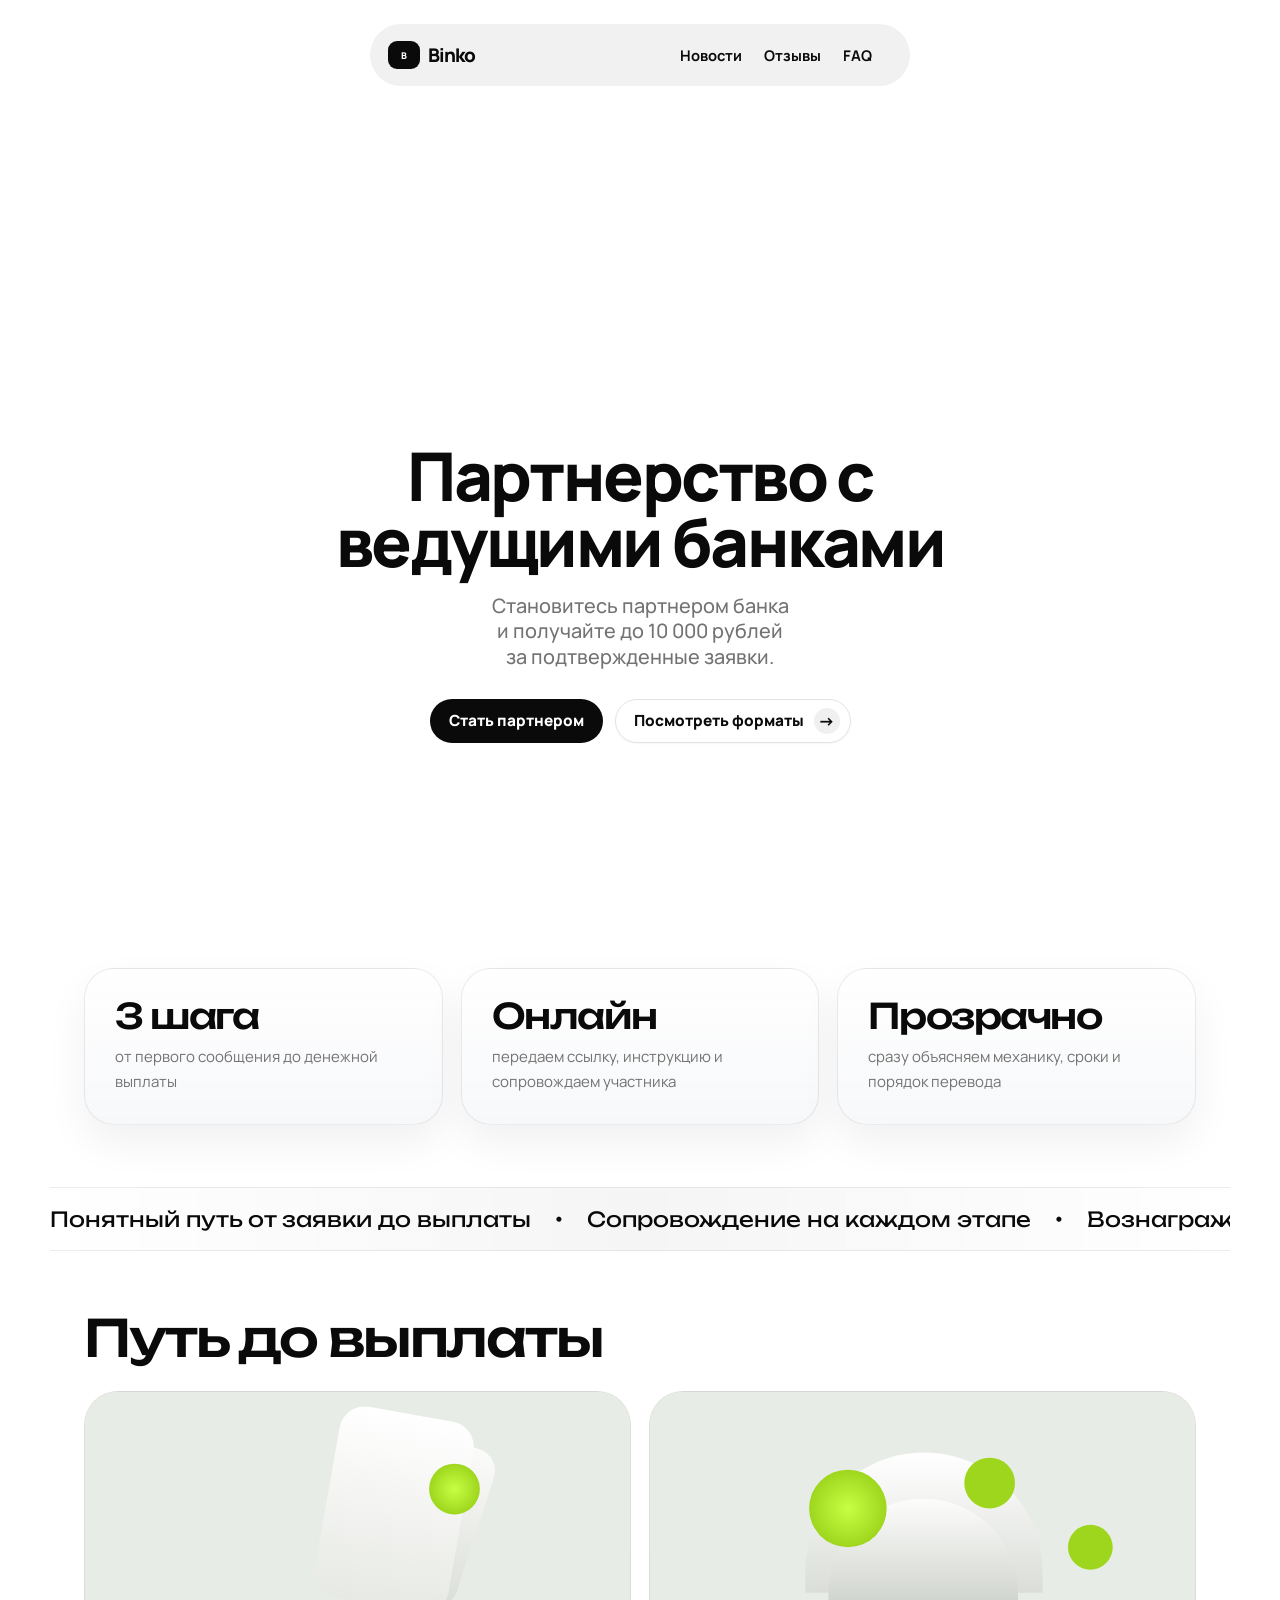
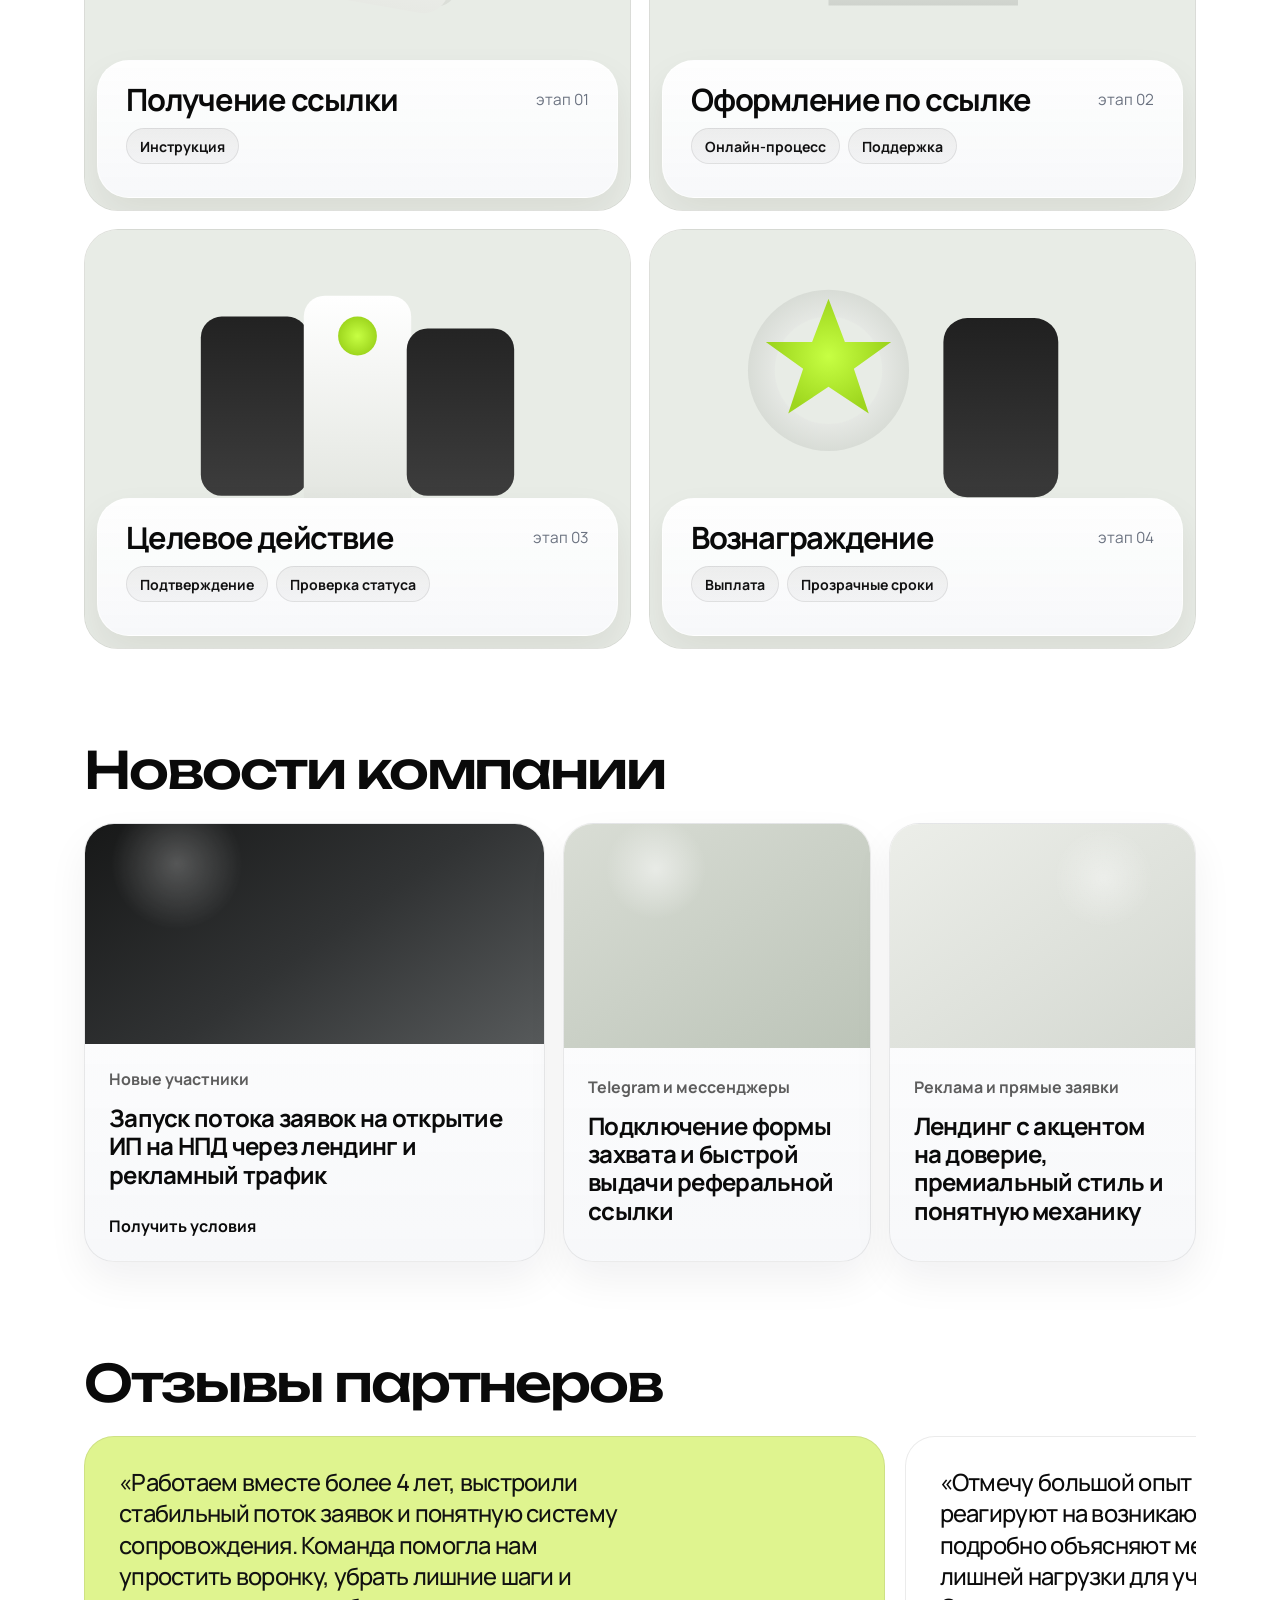
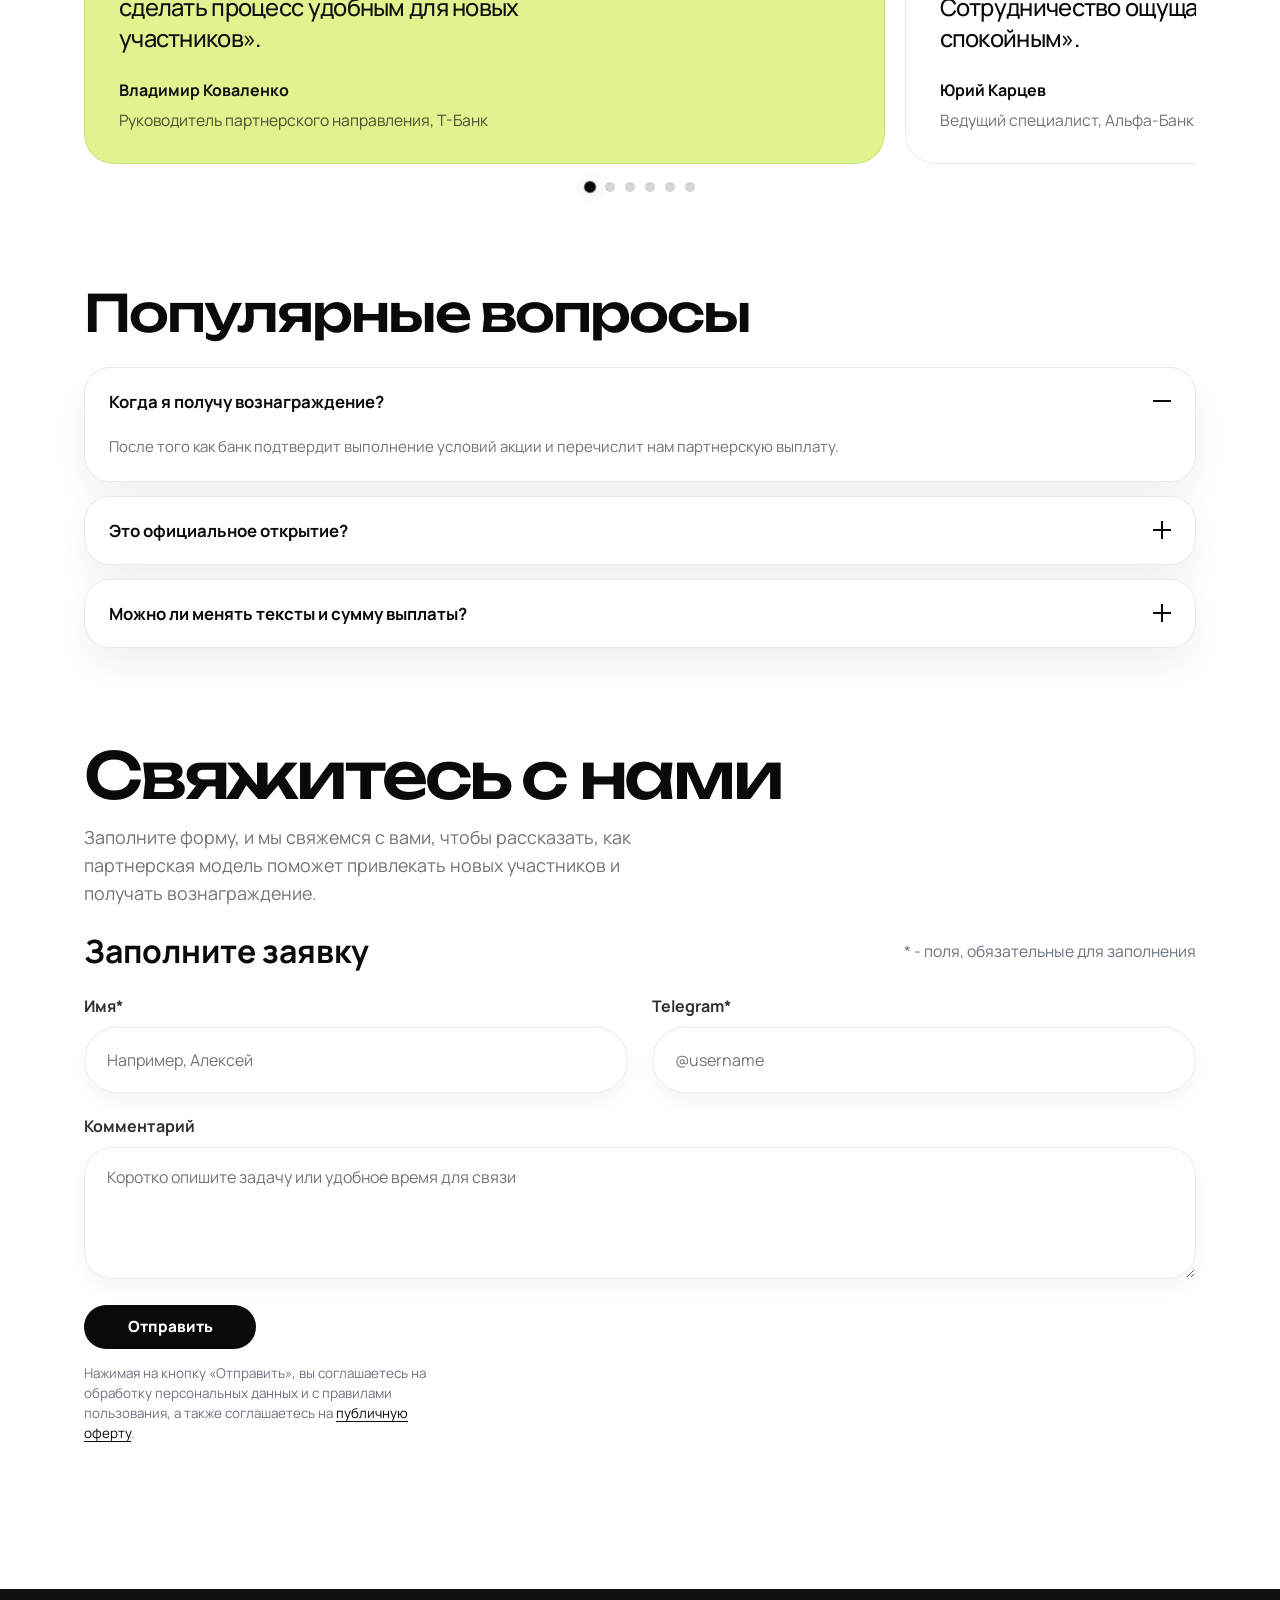
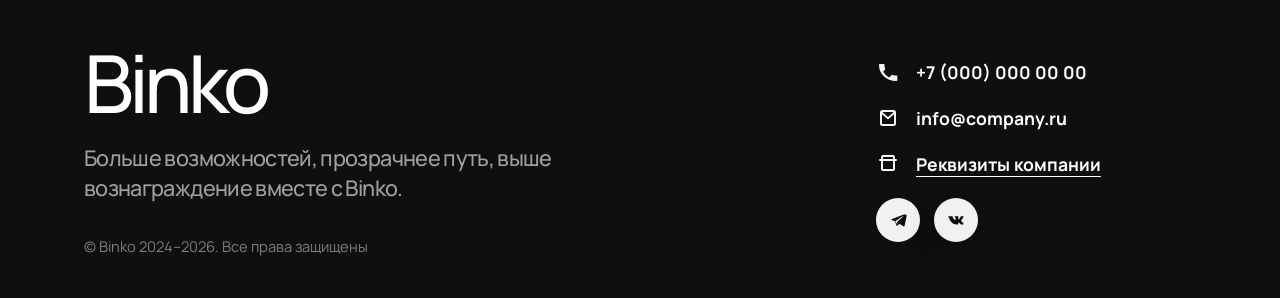
==== index.html @ c6f1c41b "Add files via upload" ====
<!DOCTYPE html>
<html lang="ru">
<head>
  <meta charset="UTF-8">
  <meta name="viewport" content="width=device-width, initial-scale=1.0">
  <title>НПД Партнер | Открытие ИП на НПД с вознаграждением</title>
  <meta
    name="description"
    content="Помогаем открыть ИП на НПД по реферальной ссылке банка и выплачиваем вознаграждение после подтверждения открытия."
  >
  <link rel="preconnect" href="https://fonts.googleapis.com">
  <link rel="preconnect" href="https://fonts.gstatic.com" crossorigin>
  <link href="https://fonts.googleapis.com/css2?family=Manrope:wght@400;500;700;800&family=Unbounded:wght@500;700&display=swap" rel="stylesheet">
  <link rel="stylesheet" href="styles.css">
</head>
<body>
  <div class="site-shell">
    <header class="topbar">
      <a class="brand" href="#hero" aria-label="Главная">
        <span class="brand-mark">B</span>
        <span class="brand-text">
          <strong>Binko</strong>
          <small>Открытие ИП на НПД</small>
        </span>
      </a>

      <button class="menu-toggle" type="button" aria-expanded="false" aria-label="Открыть меню">
        <span></span>
        <span></span>
      </button>

      <nav class="menu">
        <a href="#news">Новости</a>
        <a href="#reviews">Отзывы</a>
        <a href="#faq">FAQ</a>
        <a href="#contact" class="menu-mobile-cta">Стать партнером</a>
      </nav>

      <a href="#contact" class="menu-cta topbar-cta">Стать партнером</a>
    </header>

    <div class="menu-backdrop" aria-hidden="true"></div>

    <main>
      <section class="hero" id="hero">
        <div class="hero-copy">
          <div class="hero-mobbin-icon" aria-hidden="true">
            <img src="hero-rotator-1.svg" alt="" class="hero-rotator-image is-active">
            <img src="hero-rotator-2.svg" alt="" class="hero-rotator-image">
            <img src="hero-rotator-3.svg" alt="" class="hero-rotator-image">
            <img src="hero-rotator-4.svg" alt="" class="hero-rotator-image">
          </div>

          <h1>
            <span>Партнерство с</span>
            <span>ведущими банками</span>
          </h1>
          <p class="hero-text">
            Становитесь партнером банка и получайте до 10 000 рублей за подтвержденные заявки.
          </p>

          <div class="hero-actions">
            <a href="#contact" class="button button-primary">Стать партнером</a>
            <a href="#services" class="button button-secondary">
              Посмотреть форматы
              <span class="button-arrow" aria-hidden="true">→</span>
            </a>
          </div>
        </div>
      </section>

      <section class="stats">
        <article class="stat-card">
          <h2>3 шага</h2>
          <p>от первого сообщения до денежной выплаты</p>
        </article>
        <article class="stat-card">
          <h2>Онлайн</h2>
          <p>передаем ссылку, инструкцию и сопровождаем участника</p>
        </article>
        <article class="stat-card">
          <h2>Прозрачно</h2>
          <p>сразу объясняем механику, сроки и порядок перевода</p>
        </article>
      </section>

      <section class="promo-line" aria-label="Ключевые преимущества">
        <div class="promo-track">
          <span>Понятный путь от заявки до выплаты</span>
          <span>Сопровождение на каждом этапе</span>
          <span>Вознаграждение за подтвержденные действия</span>
          <span>Понятный путь от заявки до выплаты</span>
          <span>Сопровождение на каждом этапе</span>
          <span>Вознаграждение за подтвержденные действия</span>
          <span>Понятный путь от заявки до выплаты</span>
          <span>Сопровождение на каждом этапе</span>
        </div>
      </section>

      <section class="services" id="services">
        <div class="section-heading">
          <h2>Путь до выплаты</h2>
        </div>

        <div class="services-grid">
          <article class="service-card">
            <img class="service-media" src="service-card-1.svg" alt="Получение ссылки">
            <div class="service-panel">
              <div class="service-panel-top">
                <h3>Получение ссылки</h3>
                <p class="service-price">этап 01</p>
              </div>
              <div class="service-tags">
                <span>Инструкция</span>
              </div>
              <div class="service-details">
                <p>После обращения передаем актуальную ссылку банка и короткую инструкцию: куда нажать, что подготовить и как пройти старт без лишних действий.</p>
              </div>
            </div>
          </article>

          <article class="service-card">
            <img class="service-media" src="service-card-2.svg" alt="Оформление по ссылке">
            <div class="service-panel">
              <div class="service-panel-top">
                <h3>Оформление по ссылке</h3>
                <p class="service-price">этап 02</p>
              </div>
              <div class="service-tags">
                <span>Онлайн-процесс</span>
                <span>Поддержка</span>
              </div>
              <div class="service-details">
                <p>Участник проходит оформление по банковской ссылке. Мы сопровождаем процесс, помогаем с вопросами и следим, чтобы заявка двигалась по нужному сценарию.</p>
              </div>
            </div>
          </article>

          <article class="service-card">
            <img class="service-media" src="service-card-3.svg" alt="Целевое действие">
            <div class="service-panel">
              <div class="service-panel-top">
                <h3>Целевое действие</h3>
                <p class="service-price">этап 03</p>
              </div>
              <div class="service-tags">
                <span>Подтверждение</span>
                <span>Проверка статуса</span>
              </div>
              <div class="service-details">
                <p>После оформления участник выполняет действие, которое требуется банку для начисления выплаты. Мы заранее объясняем условие и контролируем статус.</p>
              </div>
            </div>
          </article>

          <article class="service-card">
            <img class="service-media" src="service-card-4.svg" alt="Получение вознаграждения">
            <div class="service-panel">
              <div class="service-panel-top">
                <h3>Вознаграждение</h3>
                <p class="service-price">этап 04</p>
              </div>
              <div class="service-tags">
                <span>Выплата</span>
                <span>Прозрачные сроки</span>
              </div>
              <div class="service-details">
                <p>Когда банк подтверждает выполнение условия и перечисляет партнерское вознаграждение, мы проводим выплату по заранее согласованной схеме.</p>
              </div>
            </div>
          </article>
        </div>
      </section>

      <section class="cases" id="news">
        <div class="section-heading">
          <h2>Новости компании</h2>
        </div>

        <div class="cases-grid">
          <article class="case-card case-card-featured">
            <div class="case-media case-media-dark"></div>
            <div class="case-body">
              <p>Новые участники</p>
              <h3>Запуск потока заявок на открытие ИП на НПД через лендинг и рекламный трафик</h3>
              <a href="#contact">Получить условия</a>
            </div>
          </article>

          <article class="case-card">
            <div class="case-media"></div>
            <div class="case-body">
              <p>Telegram и мессенджеры</p>
              <h3>Подключение формы захвата и быстрой выдачи реферальной ссылки</h3>
            </div>
          </article>

          <article class="case-card">
            <div class="case-media case-media-warm"></div>
            <div class="case-body">
              <p>Реклама и прямые заявки</p>
              <h3>Лендинг с акцентом на доверие, премиальный стиль и понятную механику</h3>
            </div>
          </article>
        </div>
      </section>

      <section class="reviews" id="reviews">
        <div class="section-heading">
          <h2>Отзывы партнеров</h2>
        </div>

        <div class="reviews-grid">
          <article class="review-card review-card-accent">
            <div class="review-content">
              <h3>«Работаем вместе более 4 лет, выстроили стабильный поток заявок и понятную систему сопровождения. Команда помогла нам упростить воронку, убрать лишние шаги и сделать процесс удобным для новых участников».</h3>
              <div class="review-meta">
                <strong>Владимир Коваленко</strong>
                <p>Руководитель партнерского направления, Т-Банк</p>
              </div>
            </div>
          </article>
          <article class="review-card">
            <div class="review-content">
              <h3>«Отмечу большой опыт команды: быстро реагируют на возникающие вопросы, подробно объясняют механику и не создают лишней нагрузки для участника. Сотрудничество ощущается надежным и спокойным».</h3>
              <div class="review-meta">
                <strong>Юрий Карцев</strong>
                <p>Ведущий специалист, Альфа-Банк</p>
              </div>
            </div>
          </article>
          <article class="review-card">
            <div class="review-content">
              <h3>«Понравилось, что условия партнерской модели были озвучены заранее. Подключение прошло быстро, а коммуникация по статусам и выплатам оказалась прозрачной и предсказуемой».</h3>
              <div class="review-meta">
                <strong>Марина Соколова</strong>
                <p>Партнер по привлечению клиентов</p>
              </div>
            </div>
          </article>
          <article class="review-card">
            <div class="review-content">
              <h3>«Сильная сторона этого формата — понятный путь пользователя. Мы получили аккуратный лендинг, короткую форму и живую поддержку, за счет чего конверсия в заявку стала выше».</h3>
              <div class="review-meta">
                <strong>Борис Лапин</strong>
                <p>Руководитель digital-проектов</p>
              </div>
            </div>
          </article>
          <article class="review-card">
            <div class="review-content">
              <h3>«Сценарий работы выстроен очень четко: от первой заявки до подтверждения результата. Это дает уверенность и партнеру, и самому участнику акции».</h3>
              <div class="review-meta">
                <strong>Сергей Морозов</strong>
                <p>Партнер по трафику</p>
              </div>
            </div>
          </article>
          <article class="review-card">
            <div class="review-content">
              <h3>«Важно, что команда не обещает лишнего и заранее объясняет, как формируется выплата. Это делает модель понятной и удобной для масштабирования».</h3>
              <div class="review-meta">
                <strong>Никита Орлов</strong>
                <p>Специалист по партнерским программам</p>
              </div>
            </div>
          </article>
        </div>

        <div class="reviews-dots" aria-label="Навигация по отзывам">
          <button type="button" class="reviews-dot is-active" aria-label="Перейти к отзыву 1"></button>
          <button type="button" class="reviews-dot" aria-label="Перейти к отзыву 2"></button>
          <button type="button" class="reviews-dot" aria-label="Перейти к отзыву 3"></button>
          <button type="button" class="reviews-dot" aria-label="Перейти к отзыву 4"></button>
          <button type="button" class="reviews-dot" aria-label="Перейти к отзыву 5"></button>
          <button type="button" class="reviews-dot" aria-label="Перейти к отзыву 6"></button>
        </div>
      </section>

      <section class="faq" id="faq">
        <div class="section-heading">
          <h2>Популярные вопросы</h2>
        </div>

        <div class="faq-list">
          <article class="faq-item active">
            <button type="button">
              <span>Когда я получу вознаграждение?</span>
              <span class="faq-icon"></span>
            </button>
            <div class="faq-answer">
              <p>После того как банк подтвердит выполнение условий акции и перечислит нам партнерскую выплату.</p>
            </div>
          </article>
          <article class="faq-item">
            <button type="button">
              <span>Это официальное открытие?</span>
              <span class="faq-icon"></span>
            </button>
            <div class="faq-answer">
              <p>Да, оформление происходит через банковский продукт и официальную процедуру регистрации ИП на НПД.</p>
            </div>
          </article>
          <article class="faq-item">
            <button type="button">
              <span>Можно ли менять тексты и сумму выплаты?</span>
              <span class="faq-icon"></span>
            </button>
            <div class="faq-answer">
              <p>Да. Заголовки, условия, формулировки, размер бонуса, форма заявки и юридические блоки можно адаптировать под ваш оффер.</p>
            </div>
          </article>
        </div>
      </section>

      <section class="contact" id="contact">
        <form class="contact-form">
          <div class="contact-heading">
            <h2>Свяжитесь с нами<span class="contact-dot">.</span></h2>
            <p>
              Заполните форму, и мы свяжемся с вами, чтобы рассказать, как партнерская модель
              поможет привлекать новых участников и получать вознаграждение.
            </p>
          </div>

          <div class="contact-form-top">
            <h3>Заполните заявку</h3>
            <p>* - поля, обязательные для заполнения</p>
          </div>

          <div class="contact-fields">
            <label>
              <span>Имя*</span>
              <input type="text" placeholder="Например, Алексей">
            </label>
            <label>
              <span>Telegram*</span>
              <input type="text" placeholder="@username">
            </label>
            <label class="contact-field-wide">
              <span>Комментарий</span>
              <textarea rows="4" placeholder="Коротко опишите задачу или удобное время для связи"></textarea>
            </label>
          </div>

          <div class="contact-actions">
            <button type="submit" class="button button-primary">Отправить</button>
            <p class="form-note">Нажимая на кнопку «Отправить», вы соглашаетесь на обработку персональных данных и c правилами пользования, а также соглашаетесь на <a href="public-offer.html">публичную оферту</a>.</p>
          </div>
        </form>
      </section>

    </main>
  </div>

  <footer class="site-footer">
    <div class="site-footer-inner">
      <div class="footer-title">
        <h2>Binko</h2>
        <p class="footer-slogan">Больше возможностей, прозрачнее путь, выше вознаграждение вместе с Binko.</p>
        <p class="footer-copy">© Binko 2024–2026. Все права защищены</p>
      </div>

      <div class="footer-contacts">
        <a href="tel:+70000000000" class="footer-contact-item">
          <span class="footer-contact-icon" aria-hidden="true">
            <svg viewBox="0 0 24 24" role="img" focusable="false" aria-hidden="true">
              <path d="M6.6 10.8a15.5 15.5 0 0 0 6.6 6.6l2.2-2.2c.3-.3.7-.4 1.1-.3 1.2.4 2.5.6 3.8.6.6 0 1 .4 1 1V20c0 .6-.4 1-1 1C10.1 21 3 13.9 3 5c0-.6.4-1 1-1h3.5c.6 0 1 .4 1 1 0 1.3.2 2.6.6 3.8.1.4 0 .8-.3 1.1l-2.2 2.2Z" fill="currentColor"/>
            </svg>
          </span>
          <span>+7 (000) 000 00 00</span>
        </a>
        <a href="mailto:info@company.ru" class="footer-contact-item">
          <span class="footer-contact-icon" aria-hidden="true">
            <svg viewBox="0 0 24 24" role="img" focusable="false" aria-hidden="true">
              <path d="M4 6.5A2.5 2.5 0 0 1 6.5 4h11A2.5 2.5 0 0 1 20 6.5v11a2.5 2.5 0 0 1-2.5 2.5h-11A2.5 2.5 0 0 1 4 17.5v-11Zm2.3-.5 5.7 5 5.7-5H6.3Zm11.7 2.3-5.3 4.7a1 1 0 0 1-1.4 0L6 8.3v9.2c0 .3.2.5.5.5h11c.3 0 .5-.2.5-.5V8.3Z" fill="currentColor"/>
            </svg>
          </span>
          <span>info@company.ru</span>
        </a>
        <a href="details.html" class="footer-contact-item footer-link">
          <span class="footer-contact-icon" aria-hidden="true">
            <svg viewBox="0 0 24 24" role="img" focusable="false" aria-hidden="true">
              <path d="M7 3a2 2 0 0 0-2 2v2H4a1 1 0 1 0 0 2h1v8a2 2 0 0 0 2 2h10a2 2 0 0 0 2-2V9h1a1 1 0 1 0 0-2h-1V5a2 2 0 0 0-2-2H7Zm10 4H7V5h10v2Zm0 2v8H7V9h10Z" fill="currentColor"/>
            </svg>
          </span>
          <span>Реквизиты компании</span>
        </a>

        <div class="footer-socials" aria-label="Социальные сети">
          <a href="#" aria-label="Telegram">
            <svg viewBox="0 0 24 24" role="img" focusable="false" aria-hidden="true">
              <path d="M19.7 5.2 4.9 10.9c-1 .4-1 1.1-.2 1.3l3.8 1.2 1.5 4.7c.2.6.1.8.8.8.5 0 .7-.2 1-.5l2.1-2 4.4 3.2c.8.4 1.4.2 1.6-.8l2.5-11.8c.3-1.2-.4-1.7-1.2-1.3ZM9.1 13.1l8.7-5.5c.4-.3.8-.1.5.2l-7.1 6.4-.3 3.1-1.8-4.2Z" fill="currentColor"/>
            </svg>
          </a>
          <a href="#" aria-label="VKontakte">
            <svg viewBox="0 0 24 24" role="img" focusable="false" aria-hidden="true">
              <path d="M12.6 17.4h1.2s.4 0 .6-.2c.2-.2.2-.5.2-.5s0-1.5.7-1.7c.6-.2 1.4 1.4 2.2 2 .6.5 1 .4 1 .4l2-.1s1-.1.5-.9c0-.1-.4-.8-1.9-2.2-1.6-1.5-1.4-1.3.5-3.8 1.2-1.5 1.7-2.4 1.6-2.8-.1-.3-.7-.2-.7-.2h-2.2s-.2 0-.4.1c-.1.1-.2.3-.2.3s-.4 1-.9 1.9c-1.1 1.9-1.5 2-1.7 1.9-.4-.2-.3-.9-.3-1.5 0-1.7.3-2.4-.5-2.6-.3-.1-.6-.1-1.4-.1-1 0-1.8 0-2.3.3-.3.2-.6.5-.4.5.2 0 .7.1.9.4.3.4.3 1.2.3 1.2s.2 2-.4 2.3c-.4.2-1-.3-2.1-2-.6-.9-1-2-1-2s0-.2-.2-.3c-.1-.1-.4-.2-.4-.2H3.7s-.5 0-.7.2c-.1.2 0 .5 0 .5s1.9 4.5 4 6.8c2 2.1 4.3 2 4.3 2Z" fill="currentColor"/>
            </svg>
          </a>
        </div>
      </div>
    </div>
  </footer>

  <script src="script.js"></script>
</body>
</html>
---- styles.css ----
:root {
  --bg: #ffffff;
  --text: #0a0a0a;
  --muted: #737373;
  --line: rgba(10, 10, 10, 0.1);
  --accent: #0a0a0a;
  --accent-deep: #0a0a0a;
  --surface: rgba(255, 255, 255, 0.86);
  --surface-strong: #ffffff;
  --shadow: 0 24px 60px rgba(15, 23, 42, 0.08);
  --section-bg: linear-gradient(180deg, rgba(255, 255, 255, 0.94), rgba(247, 248, 250, 0.86));
  --section-border: 1px solid rgba(255, 255, 255, 0.62);
  --section-radius: 36px;
  --section-padding: 34px;
  --radius-lg: 28px;
  --radius-md: 20px;
  --container: 1180px;
  --header-offset: 112px;
  --card-bg: linear-gradient(180deg, rgba(255, 255, 255, 0.94), rgba(247, 248, 250, 0.98));
  --card-border: 1px solid rgba(10, 10, 10, 0.08);
  --card-radius: 30px;
  --card-shadow: 0 18px 40px rgba(15, 23, 42, 0.06);
  --lime: #0a0a0a;
  --lime-soft: rgba(10, 10, 10, 0.08);
  --lime-glow: rgba(10, 10, 10, 0.18);
}

* {
  box-sizing: border-box;
}

img {
  max-width: 100%;
}

html {
  scroll-behavior: smooth;
}

body {
  margin: 0;
  font-family: "Manrope", sans-serif;
  color: var(--text);
  background: #ffffff;
}

body::before {
  content: "";
  position: fixed;
  inset: 0;
  pointer-events: none;
  background: none;
}

.dark-document-page {
  --text: #ffffff;
  --muted: rgba(255, 255, 255, 0.58);
  --line: rgba(255, 255, 255, 0.12);
  --card-bg: transparent;
  --card-border: 1px solid rgba(255, 255, 255, 0.12);
  --card-shadow: none;
  --section-bg: transparent;
  --section-border: 0;
  --shadow: none;
  background: #050505;
  color: #ffffff;
}

.dark-document-page .site-shell {
  padding-top: 0;
}

.dark-document-page .topbar {
  position: fixed;
  top: 14px;
  left: 50%;
  z-index: 100;
  transform: translateX(-50%);
  background: #202020;
  color: #ffffff;
  box-shadow: 0 12px 34px rgba(0, 0, 0, 0.32);
  backdrop-filter: blur(18px);
}

.dark-document-page .topbar.scrolled {
  background: #202020;
}

.dark-document-page .brand-mark,
.dark-document-page .menu-cta,
.dark-document-page .menu .menu-mobile-cta {
  background: #ffffff;
  color: #050505 !important;
}

.dark-document-page .menu a,
.dark-document-page .brand,
.dark-document-page .brand-text strong {
  color: #ffffff;
}

.dark-document-page .menu-toggle {
  background: #ffffff;
}

.dark-document-page .menu-toggle span {
  background: #050505;
}

.dark-document-page main {
  margin-top: 0;
  padding-top: 132px;
}

.dark-document-page .details-section,
.dark-document-page .legal-page,
.dark-document-page .legal-hero,
.dark-document-page .legal-accordion {
  border: 0;
  border-radius: 0;
  background: transparent;
  box-shadow: none;
}

.dark-document-page .details-section,
.dark-document-page .legal-hero {
  padding: 0;
}

.dark-document-page .legal-page {
  gap: 76px;
}

.dark-document-page .details-heading,
.dark-document-page .legal-hero-copy {
  max-width: none;
  margin-right: auto;
  margin-left: auto;
  text-align: center;
}

.dark-document-page .details-heading-wide h1,
.dark-document-page .legal-hero-copy h1 {
  max-width: none;
  color: #ffffff;
  font-family: "Manrope", sans-serif;
  font-size: clamp(3.55rem, 6.2vw, 5.85rem);
  font-weight: 800;
  line-height: 0.88;
  letter-spacing: -0.075em;
  white-space: nowrap;
}

.dark-document-page .legal-lead,
.dark-document-page .legal-intro p {
  max-width: 760px;
  margin-right: auto;
  margin-left: auto;
  color: rgba(255, 255, 255, 0.58);
  font-size: clamp(1rem, 1.7vw, 1.18rem);
  line-height: 1.65;
}

.dark-document-page .legal-intro {
  display: grid;
  gap: 18px;
  max-width: 760px;
  margin-top: 18px;
  margin-right: auto;
  margin-left: auto;
  text-align: center;
}

.dark-document-page .legal-intro p {
  width: 100%;
  justify-self: center;
  text-align: center;
}

.dark-document-page .details-text-block,
.dark-document-page .details-text-block-reference {
  margin-top: 74px;
  margin-right: auto;
  margin-left: auto;
  padding: 0;
  border: 0;
  border-radius: 0;
  background: transparent;
  box-shadow: none;
}

.dark-document-page .details-text-block-reference::before {
  content: none;
}

.dark-document-page .details-columns {
  display: grid;
  grid-template-columns: repeat(2, minmax(0, 1fr));
  gap: 56px 96px;
  max-width: 980px;
  margin-right: auto;
  margin-left: auto;
  text-align: left;
}

.dark-document-page .details-column {
  display: grid;
  gap: 42px;
}

.dark-document-page .details-row {
  display: grid;
  gap: 12px;
}

.dark-document-page .details-row h3 {
  color: #ffffff;
  font-size: clamp(1.15rem, 1.7vw, 1.45rem);
  font-weight: 800;
  letter-spacing: -0.035em;
}

.dark-document-page .details-row p {
  max-width: 44ch;
  color: rgba(255, 255, 255, 0.62);
  font-size: clamp(1rem, 1.45vw, 1.18rem);
  line-height: 1.55;
}

.dark-document-page .legal-accordion {
  max-width: 980px;
  margin-right: auto;
  margin-left: auto;
  padding: 0;
  text-align: left;
}

.dark-document-page .legal-item {
  border-bottom: 1px solid rgba(255, 255, 255, 0.14);
}

.dark-document-page .legal-item button {
  padding: 30px 0;
  color: #ffffff;
}

.dark-document-page .legal-item button span:first-child {
  color: #ffffff;
  font-size: clamp(1.05rem, 1.6vw, 1.28rem);
}

.dark-document-page .faq-icon::before,
.dark-document-page .faq-icon::after {
  background: #ffffff;
}

.dark-document-page .legal-item .faq-answer p {
  padding: 0 0 0;
  color: rgba(255, 255, 255, 0.62);
  font-size: 1rem;
  line-height: 1.75;
}

.dark-document-page .legal-item.active .faq-answer p {
  padding-bottom: 30px;
}

.dark-document-page .site-footer {
  margin-top: 110px;
  border-top: 1px solid rgba(255, 255, 255, 0.12);
  background: #050505;
}

.site-shell {
  width: min(calc(100% - 32px), var(--container));
  margin: 0 auto;
  padding: 24px 0 72px;
}

body.menu-active {
  overflow: hidden;
}

.topbar {
  position: sticky;
  top: 24px;
  z-index: 50;
  display: flex;
  align-items: center;
  justify-content: space-between;
  gap: 28px;
  width: min(100%, 540px);
  max-width: min(100%, 760px);
  min-height: 60px;
  margin: 0 auto;
  padding: 8px 10px 8px 18px;
  border: 0;
  border-radius: 999px;
  background: #f1f1f1;
  backdrop-filter: none;
  box-shadow: none;
  font-family: "Manrope", sans-serif;
  transition: width 0.38s cubic-bezier(0.22, 1, 0.36, 1), background 0.2s ease, border-color 0.2s ease, box-shadow 0.2s ease;
}

.topbar.cta-visible {
  width: min(100%, 690px);
  justify-content: space-between;
  gap: 18px;
}

.topbar.cta-visible .menu {
  flex: 1 1 auto;
  justify-content: flex-end;
  gap: 20px;
}

.menu-backdrop {
  position: fixed;
  inset: 0;
  z-index: 39;
  background:
    linear-gradient(180deg, rgba(8, 8, 8, 0.18), rgba(8, 8, 8, 0.56)),
    radial-gradient(circle at top center, rgba(10, 10, 10, 0.04), transparent 26%);
  opacity: 0;
  pointer-events: none;
  transition: opacity 0.28s ease;
}

.topbar.menu-open + .menu-backdrop {
  opacity: 1;
  pointer-events: auto;
}

.dark-document-page .topbar.menu-open + .menu-backdrop {
  opacity: 1;
  pointer-events: auto;
}

.topbar.scrolled {
  background: #ededed;
  box-shadow: none;
}

.topbar.scrolled::after {
  content: none;
}

.brand {
  display: inline-flex;
  align-items: center;
  gap: 8px;
  flex: 0 0 auto;
  min-width: 0;
  color: inherit;
  text-decoration: none;
}

.brand-mark {
  display: grid;
  place-items: center;
  width: 32px;
  height: 28px;
  border-radius: 9px;
  background: #0a0a0a;
  color: #fff;
  font-family: "Manrope", sans-serif;
  font-weight: 900;
  font-size: 0.58rem;
  box-shadow: none;
}

.brand-text {
  display: grid;
  gap: 2px;
  min-width: 0;
}

.brand-text strong {
  font-size: 1.18rem;
  font-weight: 800;
  letter-spacing: -0.05em;
  line-height: 1;
}

.brand-text small {
  display: none;
}

.menu {
  display: flex;
  align-items: center;
  justify-content: flex-end;
  flex: 1 1 auto;
  gap: 22px;
  min-width: 0;
}

.menu a {
  color: var(--text);
  text-decoration: none;
  font-size: 0.92rem;
  font-weight: 700;
  white-space: nowrap;
  line-height: 1;
  transition: color 0.2s ease, text-shadow 0.2s ease;
}

.menu a:hover {
  color: #0f0f0f;
  text-shadow: none;
}

.menu-mobile-cta {
  display: none;
}

.menu-cta {
  min-height: 46px;
  padding: 0 20px;
  border-radius: 999px;
  background: #0a0a0a;
  color: #fff !important;
  flex: 0 0 auto;
  text-decoration: none;
  box-shadow: none;
  white-space: nowrap;
}

.topbar-cta {
  display: inline-flex;
  align-items: center;
  justify-content: center;
  max-width: 0;
  min-height: 46px;
  padding-left: 0;
  padding-right: 0;
  opacity: 0;
  overflow: hidden;
  pointer-events: none;
  transform: scale(0.9);
  transition:
    max-width 0.38s cubic-bezier(0.22, 1, 0.36, 1),
    padding 0.38s cubic-bezier(0.22, 1, 0.36, 1),
    opacity 0.24s ease,
    transform 0.38s cubic-bezier(0.22, 1, 0.36, 1);
}

.topbar.cta-visible .topbar-cta {
  max-width: 210px;
  padding-left: 20px;
  padding-right: 20px;
  opacity: 1;
  pointer-events: auto;
  transform: scale(1);
}

.menu-toggle {
  display: none;
  width: 48px;
  height: 48px;
  border: 0;
  border-radius: 16px;
  background: #171717;
  cursor: pointer;
}

.menu-toggle span {
  display: block;
  width: 20px;
  height: 2px;
  margin: 5px auto;
  background: #fff;
}

main {
  display: grid;
  gap: 28px;
  margin-top: 28px;
}

section {
  position: relative;
}

section[id] {
  scroll-margin-top: var(--header-offset);
}

.hero,
.stats,
.services,
.section-grid,
.process,
.cases,
.audience,
.reviews,
.faq,
.contact {
  border: 0;
  background: transparent;
  box-shadow: none;
  border-radius: 0;
}

.page-intro,
.details-section {
  border: var(--section-border);
  background: var(--section-bg);
  box-shadow: var(--shadow);
  border-radius: var(--section-radius);
}

.hero,
.contact,
.audience,
.cases {
  overflow: visible;
}

.page-intro,
.details-section {
  overflow: hidden;
}

.page-intro,
.details-section {
  padding: var(--section-padding);
}

.legal-page {
  display: grid;
  gap: 18px;
}

.legal-hero,
.legal-accordion {
  border: var(--section-border);
  background: var(--section-bg);
  box-shadow: var(--shadow);
  border-radius: var(--section-radius);
}

.legal-hero {
  padding: 36px 34px 30px;
}

.legal-hero-copy {
  display: grid;
  gap: 18px;
  max-width: 980px;
}

.legal-hero-copy h1 {
  max-width: none;
  font-size: clamp(2.8rem, 6vw, 5rem);
  line-height: 0.92;
  letter-spacing: -0.06em;
}

.legal-lead {
  max-width: 72ch;
  color: var(--text);
  font-size: 0.98rem;
  font-weight: 800;
  line-height: 1.55;
  text-transform: uppercase;
}

.legal-intro {
  display: grid;
  gap: 12px;
  max-width: 86ch;
}

.legal-intro p {
  color: var(--muted);
  line-height: 1.68;
  font-size: 0.98rem;
}

.legal-accordion {
  padding: 18px;
}

.legal-item {
  border-bottom: 1px solid rgba(18, 18, 18, 0.08);
}

.legal-item:last-child {
  border-bottom: 0;
}

.legal-item button {
  display: flex;
  align-items: center;
  justify-content: space-between;
  width: 100%;
  padding: 22px 10px;
  border: 0;
  background: transparent;
  color: var(--text);
  font: inherit;
  text-align: left;
  cursor: pointer;
}

.legal-item button span:first-child {
  color: var(--text);
  font-size: 1.08rem;
  font-weight: 700;
}

.legal-item .faq-answer {
  display: grid;
  grid-template-rows: 0fr;
  transition: grid-template-rows 0.28s ease;
}

.legal-item .faq-answer p {
  overflow: hidden;
  padding: 0 10px 0;
  color: var(--muted);
  font-size: 0.96rem;
  line-height: 1.68;
}

.legal-item.active .faq-answer {
  grid-template-rows: 1fr;
}

.legal-item.active .faq-answer p {
  padding-bottom: 22px;
}

.details-hero {
  min-height: 320px;
  display: grid;
  align-items: end;
}

.page-intro-copy {
  display: grid;
  gap: 18px;
  max-width: 760px;
}

.details-hero h1 {
  max-width: none;
  font-size: clamp(2.4rem, 4.9vw, 4.9rem);
  text-wrap: nowrap;
  letter-spacing: -0.05em;
}

.details-grid {
  display: grid;
  grid-template-columns: repeat(2, minmax(0, 1fr));
  gap: 18px;
}

.details-text-block {
  border: 0;
  background: var(--card-bg);
  backdrop-filter: blur(14px);
  box-shadow: var(--card-shadow);
  border-radius: var(--card-radius);
  padding: 30px 32px;
  display: grid;
  gap: 14px;
}

.details-text-block p {
  color: var(--muted);
  line-height: 1.72;
  font-size: 1rem;
}

.details-text-block strong {
  color: var(--text);
  font-weight: 800;
}

.details-heading-wide h1 {
  max-width: none;
  font-size: clamp(2.4rem, 6vw, 4.6rem);
  line-height: 0.94;
  letter-spacing: -0.06em;
}

.details-text-block-reference {
  position: relative;
  margin-top: 22px;
  background:
    radial-gradient(circle at 24% 24%, rgba(255, 255, 255, 0.95), transparent 22%),
    linear-gradient(180deg, rgba(255, 255, 255, 0.98), rgba(247, 248, 250, 0.94));
  border: 0;
  box-shadow: 0 22px 52px rgba(15, 23, 42, 0.08);
  overflow: hidden;
}

.details-text-block-reference::before {
  content: "";
  position: absolute;
  inset: 0;
  background:
    radial-gradient(circle at 72% 18%, rgba(255, 255, 255, 0.36), transparent 18%);
  pointer-events: none;
}

.details-columns {
  position: relative;
  z-index: 1;
  display: grid;
  grid-template-columns: repeat(2, minmax(0, 1fr));
  gap: 44px 54px;
}

.details-column {
  display: grid;
  align-content: start;
  gap: 38px;
}

.details-row {
  display: grid;
  gap: 10px;
}

.details-row h3 {
  margin: 0;
  font-size: clamp(1.45rem, 2vw, 2rem);
  line-height: 1.08;
  letter-spacing: -0.04em;
}

.details-row p {
  margin: 0;
  max-width: 24ch;
  color: rgba(18, 18, 18, 0.82);
  font-size: clamp(1rem, 1.35vw, 1.08rem);
  line-height: 1.45;
}

.detail-card,
.contact-strip-card,
.office-item {
  border: var(--card-border);
  background: var(--card-bg);
  backdrop-filter: blur(14px);
  box-shadow: var(--card-shadow);
  border-radius: var(--card-radius);
}

.detail-card {
  padding: 24px;
  display: grid;
  align-content: start;
  gap: 12px;
  min-height: 188px;
}

.detail-card span {
  display: inline-flex;
  align-items: center;
  justify-content: center;
  width: 34px;
  height: 34px;
  border-radius: 12px;
  background: linear-gradient(180deg, rgba(10, 10, 10, 0.08), rgba(10, 10, 10, 0.04));
  color: var(--accent-deep);
  font-weight: 800;
  font-size: 0.9rem;
  box-shadow: inset 0 0 0 1px rgba(10, 10, 10, 0.08);
}

.detail-card h3,
.contact-strip-card strong {
  font-size: 1.35rem;
  line-height: 1.16;
  letter-spacing: -0.03em;
}

.detail-card p,
.contact-strip-card span,
.office-content p {
  color: var(--muted);
  line-height: 1.6;
}

.detail-card-wide {
  grid-column: span 2;
}

.contact-strip {
  display: grid;
  grid-template-columns: repeat(3, minmax(0, 1fr));
  gap: 18px;
}

.contact-strip-card {
  min-height: 170px;
  padding: 24px;
  display: grid;
  align-content: end;
  gap: 12px;
  color: inherit;
  text-decoration: none;
}

.office-list {
  display: grid;
  gap: 14px;
}

.office-item {
  overflow: hidden;
}

.office-trigger {
  width: 100%;
  display: flex;
  align-items: center;
  justify-content: space-between;
  gap: 20px;
  padding: 24px 26px;
  border: 0;
  background: transparent;
  color: var(--text);
  font: inherit;
  font-size: 1.08rem;
  font-weight: 700;
  text-align: left;
  cursor: pointer;
}

.office-arrow {
  position: relative;
  width: 18px;
  height: 18px;
  flex: 0 0 auto;
}

.office-arrow::before,
.office-arrow::after {
  content: "";
  position: absolute;
  left: 2px;
  right: 2px;
  top: 8px;
  height: 2px;
  background: var(--text);
  border-radius: 999px;
  transition: transform 0.25s ease;
}

.office-arrow::after {
  transform: rotate(90deg);
}

.office-item.is-open .office-arrow::after {
  transform: rotate(0deg);
}

.office-content {
  display: grid;
  grid-template-rows: 0fr;
  transition: grid-template-rows 0.28s ease;
}

.office-content-inner {
  overflow: hidden;
}

.office-content p {
  padding: 0 26px;
}

.office-content p:first-child {
  padding-top: 0;
}

.office-content p:last-child {
  padding-bottom: 24px;
}

.office-item.is-open .office-content {
  grid-template-rows: 1fr;
}

.hero {
  display: grid;
  grid-template-columns: minmax(0, 1fr);
  align-items: center;
  gap: 0;
  min-height: calc(100vh - 116px);
  padding: 54px 24px 24px;
}

.hero-copy {
  display: flex;
  flex-direction: column;
  align-items: center;
  justify-content: center;
  gap: 22px;
  position: relative;
  z-index: 1;
  max-width: 700px;
  margin: 0 auto;
  min-height: auto;
  font-family: "Manrope", sans-serif;
  text-align: center;
}

.hero-mobbin-icon {
  position: relative;
  width: 124px;
  height: 124px;
  margin-bottom: 8px;
  border-radius: 32px;
  background: transparent;
  perspective: 600px;
}

.hero-rotator-image {
  position: absolute;
  inset: 0;
  width: 100%;
  height: 100%;
  object-fit: contain;
  opacity: 0;
  transform: translateY(18px) scale(0.78);
  transform-origin: center bottom;
  filter: blur(0.4px);
  animation: heroImageStack 12s cubic-bezier(0.22, 1, 0.36, 1) infinite;
}

.hero-rotator-image:nth-child(2) {
  animation-delay: 3s;
}

.hero-rotator-image:nth-child(3) {
  animation-delay: 6s;
}

.hero-rotator-image:nth-child(4) {
  animation-delay: 9s;
}

@keyframes heroImageStack {
  0% {
    opacity: 0;
    z-index: 1;
    transform: translateY(20px) scale(0.74);
    filter: blur(0.8px);
  }

  8% {
    opacity: 0.55;
    z-index: 1;
    transform: translateY(13px) scale(0.84);
    filter: blur(0.45px);
  }

  18% {
    opacity: 1;
    z-index: 3;
    transform: translateY(0) scale(1);
    filter: blur(0);
  }

  38% {
    opacity: 1;
    z-index: 3;
    transform: translateY(0) scale(1);
    filter: blur(0);
  }

  48% {
    opacity: 0.5;
    z-index: 2;
    transform: translateY(-13px) scale(0.84);
    filter: blur(0.45px);
  }

  58%,
  100% {
    opacity: 0;
    z-index: 1;
    transform: translateY(-20px) scale(0.76);
    filter: blur(0.8px);
  }
}

.hero-copy h1 {
  display: grid;
  justify-items: center;
  max-width: none;
  font-family: "Manrope", sans-serif;
  font-size: clamp(3rem, 5.9vw, 4.55rem);
  font-weight: 800;
  line-height: 0.98;
  letter-spacing: -0.038em;
  text-wrap: balance;
  overflow-wrap: normal;
  word-break: normal;
}

.hero-copy h1 span {
  display: block;
  white-space: nowrap;
}

.hero-text {
  max-width: 38ch;
  margin: 0 auto;
  color: #777777;
  font-family: "Manrope", sans-serif;
  font-size: clamp(1.18rem, 1.85vw, 1.32rem);
  font-weight: 500;
  line-height: 1.28;
  text-wrap: balance;
}

.hero-copy h1::after {
  content: none;
}

.hero-showcase {
  position: relative;
  z-index: 1;
  width: min(100%, 1040px);
  margin: 8px auto 0;
  padding: 18px;
  border-radius: 38px;
  border: 1px solid rgba(18, 18, 18, 0.08);
  background:
    radial-gradient(circle at 78% 18%, rgba(10, 10, 10, 0.05), transparent 30%),
    linear-gradient(180deg, rgba(255, 255, 255, 0.98), rgba(247, 248, 250, 0.92));
  box-shadow: 0 28px 70px rgba(15, 23, 42, 0.08);
  overflow: hidden;
}

.hero-showcase-header {
  display: flex;
  align-items: center;
  justify-content: space-between;
  gap: 16px;
  min-height: 54px;
  padding: 0 8px 14px;
  color: #5f6673;
  font-size: 0.94rem;
  font-weight: 800;
  letter-spacing: -0.02em;
}

.hero-showcase-header strong {
  color: #0a0a0a;
  font-family: "Unbounded", sans-serif;
  font-size: clamp(1.2rem, 2.3vw, 1.9rem);
  font-weight: 500;
  letter-spacing: -0.06em;
}

.hero-showcase-body {
  display: grid;
  grid-template-columns: minmax(0, 0.92fr) minmax(260px, 1fr);
  gap: 18px;
  align-items: stretch;
}

.hero-showcase-list {
  display: grid;
  gap: 12px;
}

.hero-showcase-list article {
  min-height: 118px;
  padding: 20px;
  border-radius: 26px;
  background: rgba(255, 255, 255, 0.9);
  border: 1px solid rgba(10, 10, 10, 0.07);
  box-shadow: 0 16px 34px rgba(15, 23, 42, 0.04);
}

.hero-showcase-list span {
  display: inline-flex;
  align-items: center;
  justify-content: center;
  width: 34px;
  height: 34px;
  margin-bottom: 18px;
  border-radius: 12px;
  background: rgba(10, 10, 10, 0.06);
  color: #0a0a0a;
  font-size: 0.82rem;
  font-weight: 900;
}

.hero-showcase-list strong {
  display: block;
  margin-bottom: 8px;
  font-size: 1.04rem;
  letter-spacing: -0.04em;
}

.hero-showcase-list p {
  max-width: 34ch;
  color: #5f6673;
  font-size: 0.92rem;
  line-height: 1.48;
}

.hero-media {
  display: flex;
  min-height: 390px;
  border-radius: 30px;
  background:
    radial-gradient(circle at 58% 42%, rgba(10, 10, 10, 0.04), transparent 34%),
    linear-gradient(135deg, rgba(255, 255, 255, 0.92), rgba(238, 241, 246, 0.84));
  border: 1px solid rgba(10, 10, 10, 0.06);
  overflow: hidden;
}

.hero-media-image {
  display: block;
  width: 100%;
  height: 100%;
  min-height: 390px;
  object-fit: cover;
  object-position: center;
  opacity: 0.92;
}

.hero-offer-card {
  width: min(100%, 560px);
  min-height: 0;
  padding: 28px 28px 26px;
  border-radius: 32px;
  border: 1px solid rgba(18, 18, 18, 0.08);
  background:
    radial-gradient(circle at 86% 24%, rgba(10, 10, 10, 0.04), transparent 18%),
    linear-gradient(180deg, rgba(255, 255, 255, 0.98), rgba(247, 248, 250, 0.95));
  box-shadow: 0 18px 38px rgba(15, 23, 42, 0.06), 0 0 22px rgba(10, 10, 10, 0.04);
  display: grid;
  gap: 16px;
}

.hero-offer-card-floating {
  width: min(100%, 560px);
  margin-top: 30px;
}

.reveal-on-scroll {
  opacity: 0;
  transform: translateY(42px);
  transition:
    opacity 0.9s cubic-bezier(0.19, 1, 0.22, 1),
    transform 1.05s cubic-bezier(0.19, 1, 0.22, 1);
  will-change: opacity, transform;
}

.reveal-on-scroll.is-visible {
  opacity: 1;
  transform: translateY(0);
}

.hero-offer-label {
  color: #6a6a6a;
  font-size: 0.9rem;
  font-weight: 700;
  letter-spacing: -0.02em;
  line-height: 1.4;
}

.hero-offer-value {
  max-width: none;
  color: #121212;
  font-family: "Unbounded", sans-serif;
  font-size: clamp(2rem, 3.8vw, 3rem);
  font-weight: 500;
  line-height: 0.96;
  letter-spacing: -0.055em;
  display: flex;
  flex-wrap: wrap;
  align-items: baseline;
  gap: 0.14em;
}

.hero-offer-main {
  display: inline-block;
}

.hero-offer-unit {
  display: inline-block;
  font-size: 0.34em;
  font-weight: 500;
  letter-spacing: -0.02em;
  color: #5a5a5a;
}

.hero-offer-text {
  max-width: 40ch;
  color: #3c3c3c;
  font-size: 0.98rem;
  line-height: 1.58;
}

.hero-offer-tags {
  display: flex;
  flex-wrap: wrap;
  gap: 10px;
}

.hero-offer-tags span {
  display: inline-flex;
  align-items: center;
  min-height: 34px;
  padding: 0 14px;
  border-radius: 999px;
  background: rgba(10, 10, 10, 0.05);
  color: #121212;
  font-size: 0.88rem;
  font-weight: 700;
  box-shadow: inset 0 0 0 1px rgba(10, 10, 10, 0.08);
}

.eyebrow {
  margin: 0;
  color: #5f5f5f;
  font-size: 0.85rem;
  font-weight: 800;
  letter-spacing: 0.12em;
  text-transform: uppercase;
}

h1,
h2,
h3,
p {
  margin: 0;
}

h1,
h2 {
  font-family: "Unbounded", sans-serif;
  line-height: 0.98;
  letter-spacing: -0.04em;
  font-weight: 500;
}

h1 {
  max-width: 9.4ch;
  font-size: clamp(2rem, 4vw, 3.3rem);
  line-height: 1.02;
  text-wrap: balance;
  overflow-wrap: anywhere;
}

h2 {
  max-width: 12ch;
  font-size: clamp(2rem, 4vw, 3.4rem);
}

.hero-text,
.section-heading p:not(.eyebrow),
.info-card p,
.timeline-item p,
.audience-copy p:last-child,
.faq-answer p,
.contact-copy p,
.form-note,
.stat-card p {
  color: var(--muted);
  line-height: 1.6;
  font-size: 0.94rem;
}

.hero-actions {
  display: flex;
  flex-wrap: wrap;
  justify-content: center;
  gap: 12px;
  margin-top: 14px;
}

.button {
  display: inline-flex;
  align-items: center;
  justify-content: center;
  gap: 10px;
  min-height: 44px;
  padding: 0 18px;
  border: 1px solid transparent;
  border-radius: 999px;
  font-family: inherit;
  font-size: 0.96rem;
  font-weight: 800;
  text-decoration: none;
  transition: transform 0.2s ease, background 0.2s ease, border-color 0.2s ease;
}

.button:hover,
.menu-cta:hover,
.faq-item button:hover {
  transform: translateY(-1px);
}

.button-primary {
  background: #0a0a0a;
  color: #fff;
  box-shadow: none;
}

.button-secondary {
  border-color: #e3e3e3;
  background: #ffffff;
  color: var(--text);
  box-shadow: 0 1px 2px rgba(0, 0, 0, 0.04);
}

.button-arrow {
  display: inline-grid;
  place-items: center;
  width: 26px;
  height: 26px;
  margin-right: -8px;
  border-radius: 50%;
  background: #f0f0f0;
  font-size: 1.05rem;
  line-height: 1;
}

.button-wide {
  width: 100%;
}

.stat-card,
.info-card,
.timeline-item,
.faq-item,
.contact-form,
.audience-list,
.review-card,
.case-card {
  border: var(--card-border);
  background: var(--card-bg);
  backdrop-filter: blur(14px);
  box-shadow: var(--card-shadow);
}

.info-card span {
  display: inline-flex;
  align-items: center;
  justify-content: center;
  width: 34px;
  height: 34px;
  margin-bottom: 14px;
  border-radius: 12px;
  background: linear-gradient(180deg, rgba(10, 10, 10, 0.08), rgba(10, 10, 10, 0.04));
  color: var(--accent-deep);
  font-weight: 800;
  font-size: 0.9rem;
  box-shadow: inset 0 0 0 1px rgba(10, 10, 10, 0.08);
}

.stats,
.services,
.section-grid,
.process,
.cases,
.reviews,
.faq {
  padding: var(--section-padding);
}

.stats {
  display: grid;
  grid-template-columns: repeat(3, 1fr);
  gap: 18px;
}

.stat-card {
  padding: 30px;
  border-radius: var(--card-radius);
}

.stat-card h2 {
  max-width: none;
  margin-bottom: 12px;
  font-family: "Unbounded", sans-serif;
  font-size: clamp(1.5rem, 3vw, 2.2rem);
}

.promo-line {
  overflow: hidden;
  padding: 18px 0;
  border-top: 1px solid rgba(23, 24, 25, 0.08);
  border-bottom: 1px solid rgba(23, 24, 25, 0.08);
  background: linear-gradient(90deg, transparent 0%, rgba(10, 10, 10, 0.04) 50%, transparent 100%);
}

.promo-track {
  display: flex;
  gap: 24px;
  width: max-content;
  animation: marquee 28s linear infinite;
}

.promo-track span {
  display: inline-flex;
  align-items: center;
  gap: 24px;
  font-family: "Unbounded", sans-serif;
  font-size: clamp(1rem, 2vw, 1.3rem);
  white-space: nowrap;
}

.promo-track span::after {
  content: "•";
  color: var(--accent);
}

.services-grid {
  display: grid;
  grid-template-columns: repeat(2, minmax(0, 1fr));
  gap: 18px;
}

.service-card {
  position: relative;
  min-height: 420px;
  border: var(--card-border);
  border-radius: 34px;
  overflow: hidden;
  background: linear-gradient(180deg, #f2f3ef 0%, #e8ebe5 100%);
  cursor: pointer;
  transition: transform 0.75s cubic-bezier(0.16, 1, 0.3, 1), box-shadow 0.75s cubic-bezier(0.16, 1, 0.3, 1), border-color 0.75s cubic-bezier(0.16, 1, 0.3, 1);
}

.service-card:hover,
.service-card.is-open {
  transform: translateY(-4px);
  border-color: rgba(10, 10, 10, 0.14);
  box-shadow: 0 24px 54px rgba(15, 23, 42, 0.1), 0 0 34px rgba(10, 10, 10, 0.05);
}

.service-media {
  width: 100%;
  height: 100%;
  object-fit: cover;
}

.service-panel {
  position: absolute;
  left: 12px;
  right: 12px;
  bottom: 12px;
  min-height: 138px;
  gap: 12px;
  padding: 22px 28px 18px;
  border: 1px solid rgba(255, 255, 255, 0.7);
  border-radius: 32px;
  color: var(--text);
  background: var(--card-bg);
  transition: min-height 1.8s cubic-bezier(0.19, 1, 0.22, 1), transform 1.7s cubic-bezier(0.19, 1, 0.22, 1), box-shadow 1.7s cubic-bezier(0.19, 1, 0.22, 1), background 1.7s cubic-bezier(0.19, 1, 0.22, 1);
  box-shadow: 0 18px 36px rgba(32, 25, 18, 0.08);
  display: grid;
  align-content: start;
  will-change: transform;
  overflow: hidden;
}

.service-card:hover .service-panel,
.service-card.is-open .service-panel {
  min-height: 250px;
  box-shadow: 0 28px 58px rgba(32, 25, 18, 0.12);
  transform: translateY(-12px);
}

.service-panel-top {
  display: flex;
  align-items: center;
  justify-content: space-between;
  gap: 16px;
}

.service-panel-top h3 {
  font-size: clamp(1.45rem, 2.4vw, 2rem);
  line-height: 1.08;
  letter-spacing: -0.04em;
}

.service-price {
  color: #6b7280;
  white-space: nowrap;
  font-size: 0.96rem;
}

.service-tags {
  display: flex;
  flex-wrap: wrap;
  gap: 8px;
}

.service-tags span {
  display: inline-flex;
  align-items: center;
  min-height: 36px;
  padding: 0 14px;
  border-radius: 999px;
  background: linear-gradient(180deg, rgba(10, 10, 10, 0.06), rgba(10, 10, 10, 0.03));
  color: #121212;
  font-size: 0.88rem;
  font-weight: 700;
  box-shadow: inset 0 0 0 1px rgba(10, 10, 10, 0.08);
}

.service-details {
  display: grid;
  align-content: start;
  max-height: 0;
  margin-top: 0;
  overflow: hidden;
  transform-origin: top center;
  opacity: 0;
  transform: translateY(26px) scaleY(0.82);
  pointer-events: none;
  transition:
    max-height 1.65s cubic-bezier(0.19, 1, 0.22, 1),
    opacity 1.1s ease 0.22s,
    transform 1.6s cubic-bezier(0.19, 1, 0.22, 1),
    margin-top 1.65s cubic-bezier(0.19, 1, 0.22, 1);
}

.service-card:hover .service-details,
.service-card:focus-within .service-details,
.service-card.is-open .service-details {
  max-height: 140px;
  opacity: 1;
  margin-top: 10px;
  transform: translateY(0) scaleY(1);
  pointer-events: auto;
}

.service-details p {
  max-width: none;
  width: 100%;
  color: #242424;
  font-size: 1.06rem;
  line-height: 1.52;
}

.section-heading {
  display: grid;
  gap: 14px;
  margin-bottom: 28px;
}

.section-heading h2 {
  max-width: none;
}

.section-heading-compact h2 {
  max-width: none;
  font-size: clamp(2rem, 3.4vw, 3rem);
}

.benefits-grid {
  display: grid;
  grid-template-columns: repeat(2, minmax(0, 1fr));
  gap: 16px;
}

.info-card {
  position: relative;
  min-height: 168px;
  padding: 22px 22px 24px;
  border-radius: var(--card-radius);
  display: grid;
  align-content: start;
}

.info-card h3,
.timeline-item h3,
.contact-copy h2,
.case-body h3,
.review-card h3 {
  margin-bottom: 12px;
  font-size: 1.5rem;
}

.info-card h3 {
  max-width: none;
  margin-bottom: 10px;
  font-size: clamp(1.16rem, 1.45vw, 1.42rem);
  line-height: 1.18;
  letter-spacing: -0.03em;
  text-wrap: balance;
}

.info-card p {
  max-width: none;
  font-size: 0.94rem;
  line-height: 1.5;
  color: #5e5e5e;
  text-wrap: pretty;
}

.timeline {
  display: grid;
  gap: 18px;
}

.timeline-item {
  display: grid;
  grid-template-columns: 86px 1fr;
  gap: 20px;
  align-items: start;
  padding: 26px;
  border-radius: 28px;
}

.timeline-item strong {
  display: grid;
  place-items: center;
  width: 70px;
  height: 70px;
  border-radius: 22px;
  background: linear-gradient(135deg, var(--accent) 0%, #ff9b52 100%);
  color: #fff;
  font-family: "Unbounded", sans-serif;
  font-size: 1.4rem;
}

.cases-grid,
.reviews-grid {
  display: grid;
  gap: 18px;
}

.cases-grid {
  grid-template-columns: 1.2fr 0.8fr 0.8fr;
}

.case-card {
  display: grid;
  min-height: 420px;
  border-radius: var(--card-radius);
  overflow: hidden;
}

.case-media {
  min-height: 220px;
  background:
    radial-gradient(circle at 30% 20%, rgba(255, 255, 255, 0.5), transparent 18%),
    linear-gradient(145deg, #d9ddd5, #bcc4b8);
}

.case-media-dark {
  background:
    radial-gradient(circle at 20% 18%, rgba(255, 255, 255, 0.24), transparent 16%),
    linear-gradient(145deg, #171818, #313334 52%, #575a5b);
}

.case-media-warm {
  background:
    radial-gradient(circle at 70% 24%, rgba(255, 255, 255, 0.38), transparent 18%),
    linear-gradient(145deg, #eceee9, #d4d8d1);
}

.case-body {
  display: grid;
  align-content: end;
  gap: 14px;
  padding: 24px;
}

.case-body p {
  color: #5d5d5d;
  font-weight: 700;
}

.case-body h3,
.review-card h3 {
  line-height: 1.18;
  letter-spacing: -0.03em;
}

.case-body a {
  display: inline-flex;
  width: fit-content;
  color: var(--text);
  font-weight: 700;
  text-decoration: none;
}

.audience {
  display: grid;
  grid-template-columns: 1fr 0.9fr;
  gap: 18px;
  padding: 42px;
}

.audience-list {
  display: flex;
  flex-wrap: wrap;
  align-content: flex-start;
  gap: 14px;
  padding: 22px;
  border-radius: 28px;
}

.audience-pill {
  padding: 14px 18px;
  border: 1px solid var(--line);
  border-radius: 999px;
  background: rgba(255, 255, 255, 0.74);
  font-weight: 600;
}

.reviews-grid {
  display: grid;
  grid-auto-flow: column;
  grid-auto-columns: minmax(72%, 72%);
  gap: 20px;
  width: 100%;
  max-width: 100%;
  min-width: 0;
  overflow-x: auto;
  overflow-y: hidden;
  padding-bottom: 0;
  background: #ffffff;
  box-shadow: none;
  scroll-snap-type: x proximity;
  scroll-behavior: smooth;
  scrollbar-width: none;
  -ms-overflow-style: none;
  cursor: grab;
  user-select: none;
}

.reviews {
  overflow: hidden;
  background: #ffffff;
}

.review-card {
  display: grid;
  align-content: space-between;
  gap: 20px;
  padding: 30px 34px 32px;
  border-radius: var(--card-radius);
  background: #ffffff !important;
  backdrop-filter: none;
  box-shadow: none;
  min-height: 300px;
  scroll-snap-align: start;
}

.review-card-accent {
  background: #dff48f !important;
  backdrop-filter: none;
  box-shadow: none;
}

.review-card-accent .review-content h3 {
  color: #111111;
}

.review-card-accent .review-meta strong {
  color: #111111;
}

.review-card-accent .review-meta p {
  color: rgba(17, 17, 17, 0.72);
}

.review-content {
  display: grid;
  align-content: space-between;
  gap: 24px;
  min-height: 100%;
}

.review-content h3 {
  margin: 0;
  max-width: 34ch;
  font-size: clamp(1.35rem, 1.85vw, 1.9rem);
  line-height: 1.32;
  letter-spacing: -0.03em;
  font-weight: 500;
}

.review-meta {
  display: grid;
  gap: 8px;
}

.review-meta strong {
  font-size: 1rem;
  font-weight: 700;
}

.review-meta p {
  margin: 0;
  color: var(--muted);
  font-size: 0.98rem;
  line-height: 1.45;
}

.reviews-grid.dragging {
  cursor: grabbing;
  scroll-snap-type: none;
}

.reviews-grid::-webkit-scrollbar {
  display: none;
}

.reviews-dots {
  display: flex;
  justify-content: center;
  gap: 10px;
  margin-top: 18px;
}

.reviews-dot {
  width: 10px;
  height: 10px;
  padding: 0;
  border: 0;
  border-radius: 999px;
  background: rgba(18, 18, 18, 0.18);
  cursor: pointer;
  transition: transform 0.25s ease, background 0.25s ease;
}

.reviews-dot.is-active {
  background: var(--lime);
  transform: scale(1.18);
  box-shadow: 0 0 14px rgba(10, 10, 10, 0.2);
}

.faq-list {
  display: grid;
  gap: 14px;
}

.faq-item {
  background: rgba(255, 255, 255, 0.92);
  border-radius: 26px;
  overflow: hidden;
}

.faq-item button {
  display: flex;
  align-items: center;
  justify-content: space-between;
  width: 100%;
  padding: 22px 24px;
  border: 0;
  background: transparent;
  color: var(--text);
  font: inherit;
  text-align: left;
  cursor: pointer;
}

.faq-item button span:first-child {
  color: var(--text);
  font-size: 1.05rem;
  font-weight: 700;
}

.faq-icon {
  position: relative;
  width: 18px;
  height: 18px;
  flex: 0 0 auto;
}

.faq-icon::before,
.faq-icon::after {
  content: "";
  position: absolute;
  inset: 8px 0 auto;
  height: 2px;
  background: var(--text);
}

.faq-icon::after {
  transform: rotate(90deg);
  transition: transform 0.2s ease;
}

.faq-item.active .faq-icon::after {
  transform: rotate(0deg);
}

.faq-answer {
  display: grid;
  grid-template-rows: 0fr;
  transition: grid-template-rows 0.25s ease;
}

.faq-answer p {
  overflow: hidden;
  padding: 0 24px 0;
  color: var(--muted);
}

.faq-item.active .faq-answer {
  grid-template-rows: 1fr;
}

.faq-item.active .faq-answer p {
  padding-bottom: 22px;
}

.contact {
  display: grid;
  padding: var(--section-padding);
  overflow: hidden;
}

.contact-heading {
  display: grid;
  gap: 18px;
  max-width: 980px;
}

.contact-heading h2 {
  max-width: none;
  font-size: clamp(2.6rem, 5vw, 4.4rem);
  line-height: 0.98;
  letter-spacing: -0.05em;
  text-wrap: balance;
}

.contact-dot {
  display: none;
}

.hero-copy h1::after,
.section-heading h2::after,
.section-heading-compact h2::after,
.legal-hero-copy h1::after {
  content: none;
}

.footer-title h2::after {
  content: none;
}

.contact-heading .contact-dot {
  display: none;
}

.contact-heading p {
  max-width: 56ch;
  color: var(--muted);
  font-size: clamp(1rem, 1.6vw, 1.12rem);
  line-height: 1.55;
}

.contact-form {
  display: grid;
  gap: 26px;
  padding: 0;
  border: 0;
  border-radius: 0;
  background: transparent;
  box-shadow: none;
}

.contact-form-top {
  display: flex;
  align-items: center;
  justify-content: space-between;
  gap: 18px;
}

.contact-form-top h3 {
  margin: 0;
  font-size: 2rem;
  line-height: 1.1;
}

.contact-form-top p {
  margin: 0;
  color: #6b7280;
  font-size: 0.98rem;
}

.contact-fields {
  display: grid;
  grid-template-columns: repeat(2, minmax(0, 1fr));
  gap: 22px 24px;
}

.contact-form label {
  display: grid;
  gap: 10px;
}

.contact-field-wide {
  grid-column: 1 / -1;
}

.contact-form span {
  font-weight: 700;
  color: #303030;
}

.contact-form input,
.contact-form textarea {
  width: 100%;
  min-height: 66px;
  padding: 0 22px;
  border: var(--card-border);
  border-radius: 999px;
  background: rgba(255, 255, 255, 0.92);
  color: var(--text);
  font: inherit;
  box-shadow: 0 10px 24px rgba(18, 18, 18, 0.04);
}

.contact-form textarea {
  min-height: 132px;
  padding: 18px 22px;
  border-radius: 28px;
  resize: vertical;
}

.contact-form input:focus,
.contact-form textarea:focus {
  outline: 2px solid rgba(10, 10, 10, 0.1);
  border-color: rgba(10, 10, 10, 0.28);
}

.contact-actions {
  display: grid;
  gap: 14px;
  max-width: 420px;
}

.contact-actions .button {
  width: fit-content;
  min-width: 172px;
}

.form-note {
  max-width: 46ch;
  margin: 0;
  color: #6b7280;
  font-size: 0.84rem;
  line-height: 1.5;
}

.form-note a {
  color: var(--text);
  text-decoration: underline;
  text-decoration-thickness: 1px;
  text-underline-offset: 3px;
}

.site-footer {
  margin-top: 40px;
  background: #0e100d;
  color: #ffffff;
}

.site-footer-inner {
  width: min(calc(100% - 32px), var(--container));
  margin: 0 auto;
  padding: 56px var(--section-padding) 42px;
  display: grid;
  grid-template-columns: minmax(0, 1fr) 320px;
  gap: 40px;
  align-items: center;
}

.footer-title h2 {
  position: relative;
  display: inline-block;
  max-width: none;
  color: #ffffff;
  font-family: "Manrope", sans-serif;
  font-size: clamp(3rem, 7vw, 5rem);
  font-weight: 500;
  letter-spacing: -0.06em;
  line-height: 0.95;
}

.footer-slogan {
  max-width: 560px;
  margin-top: 22px;
  color: rgba(255, 255, 255, 0.6);
  font-size: clamp(1.05rem, 1.9vw, 1.35rem);
  font-weight: 500;
  line-height: 1.35;
  letter-spacing: -0.03em;
}

.footer-copy {
  margin-top: 34px;
  color: rgba(255, 255, 255, 0.46);
  font-size: 0.92rem;
  font-weight: 400;
  line-height: 1.4;
}

.footer-contacts {
  display: grid;
  gap: 22px;
  justify-items: start;
}

.footer-contact-item {
  display: inline-flex;
  align-items: center;
  gap: 16px;
  color: #ffffff;
  text-decoration: none;
  font-size: clamp(1rem, 1.5vw, 1.1rem);
  font-weight: 700;
}

.footer-contact-icon {
  width: 24px;
  height: 24px;
  text-align: center;
  color: #ffffff;
  opacity: 0.96;
  line-height: 1;
  flex: 0 0 24px;
}

.footer-contact-icon svg {
  display: block;
  width: 100%;
  height: 100%;
}

.footer-link {
  text-decoration: underline;
  text-decoration-thickness: 1px;
  text-underline-offset: 5px;
}

.footer-socials {
  display: flex;
  flex-wrap: wrap;
  gap: 14px;
}

.footer-socials a {
  display: inline-flex;
  align-items: center;
  justify-content: center;
  width: 44px;
  height: 44px;
  border-radius: 50%;
  background: #f1f1f1;
  color: #0a0a0a;
  text-decoration: none;
  box-shadow: 0 10px 24px rgba(0, 0, 0, 0.18);
}

.footer-socials a svg {
  width: 20px;
  height: 20px;
  display: block;
}

@media (min-width: 1100px) {
  .hero {
    position: relative;
    overflow: hidden;
    align-content: center;
    min-height: calc(100vh - 108px);
    padding: 34px 24px 24px;
    grid-template-columns: minmax(0, 1fr);
  }

  .hero::before {
    content: none;
  }

  .hero::after {
    content: none;
  }

  .hero-copy {
    position: relative;
    z-index: 1;
    max-width: 700px;
    gap: 18px;
    min-height: auto;
  }

  .hero-mobbin-icon {
    width: 132px;
    height: 132px;
    margin-bottom: 6px;
  }

  .hero-copy h1 {
    max-width: none;
    font-size: clamp(3.7rem, 5.25vw, 4.55rem);
    font-weight: 800;
    line-height: 0.98;
    letter-spacing: -0.038em;
  }

  .hero-text {
    max-width: 36ch;
    font-size: clamp(1.18rem, 1.55vw, 1.32rem);
    line-height: 1.28;
  }

  .hero-actions {
    margin-top: 12px;
  }
}

@keyframes marquee {
  from {
    transform: translateX(0);
  }

  to {
    transform: translateX(-50%);
  }
}

@media (max-width: 1080px) {
  .topbar {
    top: 10px;
    width: min(100%, 620px);
    border-radius: 24px;
  }

  .menu-toggle {
    display: block;
  }

  .topbar-cta {
    display: none;
  }

  .menu {
    position: absolute;
    top: calc(100% + 10px);
    left: 0;
    right: 0;
    display: none;
    flex-direction: column;
    align-items: stretch;
    justify-content: flex-start;
    padding: 16px;
    border: 1px solid rgba(255, 255, 255, 0.55);
    border-radius: 20px;
    background: rgba(255, 255, 255, 0.97);
    box-shadow: var(--shadow);
  }

  .topbar.menu-open .menu {
    display: flex;
  }

  .menu a {
    display: flex;
    align-items: center;
    min-height: 56px;
    padding: 0 6px;
    font-size: 1rem;
    font-weight: 700;
  }

  .menu .menu-mobile-cta {
    display: flex;
    justify-content: center;
    min-height: 52px;
    margin-top: 8px;
    padding: 0 18px;
    border-radius: 999px;
    background: #0a0a0a;
    color: #ffffff;
  }

  .hero,
  .audience,
  .contact,
  .legal-hero {
    padding: 28px;
  }

  .hero {
    grid-template-columns: 1fr;
    min-height: auto;
  }

  .hero-copy {
    min-height: auto;
    max-width: none;
  }

  .hero-showcase-body {
    grid-template-columns: 1fr;
  }

  .hero-media {
    min-height: 300px;
  }

  .hero-media-image {
    min-height: 300px;
  }

  .contact {
    padding: 28px;
  }

  .contact-form {
    padding: 0;
    border-radius: 0;
  }

  .contact-form-top {
    align-items: flex-start;
    flex-direction: column;
  }

  .site-footer-inner {
    grid-template-columns: 1fr;
    gap: 28px;
    padding-left: 28px;
    padding-right: 28px;
  }

  .contact-fields {
    grid-template-columns: 1fr;
  }

  .hero-offer-card {
    width: min(100%, 100%);
    min-height: 0;
  }

  .stats,
  .services-grid,
  .benefits-grid,
  .cases-grid,
  .details-grid,
  .contact-strip,
  .details-columns {
    grid-template-columns: 1fr;
  }

  .detail-card-wide {
    grid-column: auto;
  }

  .details-column {
    gap: 26px;
  }

  .reviews-grid {
    grid-auto-columns: minmax(82%, 82%);
    gap: 16px;
  }

  .service-panel-top {
    align-items: flex-start;
    flex-direction: column;
  }

  .service-card {
    min-height: 380px;
  }

  .service-panel {
    padding: 20px 22px 18px;
  }

  .service-details p,
  .review-content h3,
  .contact-heading p {
    max-width: none;
  }

  .case-card,
  .review-card {
    min-height: 320px;
  }

  .footer-title h2 {
    font-size: clamp(2.8rem, 9vw, 4.4rem);
  }
}

@media (max-width: 640px) {
  .site-shell {
    width: min(calc(100% - 20px), var(--container));
    padding-top: 8px;
    padding-bottom: 40px;
  }

  .site-footer-inner {
    width: min(calc(100% - 20px), var(--container));
    padding: 30px 18px 28px;
    gap: 20px;
  }

  .topbar {
    min-height: auto;
    padding: 10px 12px;
    gap: 12px;
  }

  .menu-backdrop {
    backdrop-filter: blur(6px);
  }

  .brand-text small,
  .menu a {
    font-size: 0.88rem;
  }

  .brand {
    gap: 10px;
    max-width: calc(100% - 60px);
  }

  .brand-mark {
    width: 34px;
    height: 34px;
    border-radius: 10px;
    font-size: 0.64rem;
  }

  .brand-text strong {
    font-size: 0.84rem;
  }

  .brand-text small {
    font-size: 0.68rem;
  }

  .menu {
    top: calc(100% + 12px);
    padding: 18px;
    border-radius: 24px;
    gap: 6px;
  }

  .menu a {
    min-height: 60px;
    padding: 0 10px;
    font-size: 1rem;
    font-weight: 700;
    border-bottom: 1px solid rgba(18, 18, 18, 0.08);
  }

  .menu a:last-child {
    border-bottom: 0;
  }

  h1 {
    max-width: none;
    font-size: clamp(1.66rem, 8.9vw, 2.16rem);
    line-height: 1.08;
  }

  h2 {
    max-width: none;
    font-size: clamp(1.8rem, 8.2vw, 2.5rem);
  }

  .hero,
  .stats,
  .services,
  .section-grid,
  .process,
  .cases,
  .audience,
  .reviews,
  .faq,
  .contact {
    border-radius: 28px;
  }

  .hero,
  .stats,
  .services,
  .section-grid,
  .cases,
  .reviews,
  .faq,
  .contact,
  .page-intro,
  .details-section,
  .legal-hero {
    padding: 24px 18px;
  }

  .legal-accordion {
    padding: 14px 18px;
  }

  .legal-hero-copy h1 {
    font-size: clamp(2rem, 10vw, 3.2rem);
    line-height: 0.96;
  }

  .legal-lead {
    font-size: 0.84rem;
  }

  .legal-item button {
    padding-left: 0;
    padding-right: 0;
  }

  .legal-item .faq-answer p {
    padding-left: 0;
    padding-right: 0;
  }

  .hero {
    gap: 20px;
    padding-top: 34px;
    padding-bottom: 38px;
  }

  .hero-copy {
    gap: 16px;
  }

  .hero-copy h1 {
    max-width: 9.5ch;
    font-size: clamp(2.05rem, 9vw, 3.1rem);
    line-height: 0.98;
  }

  .hero-text {
    max-width: 34ch;
    font-size: 0.92rem;
    line-height: 1.58;
  }

  .hero-actions {
    gap: 10px;
  }

  .hero-actions .button {
    width: 100%;
  }

  .hero-media {
    min-height: 240px;
    border-radius: 22px;
  }

  .hero-media-image {
    min-height: 240px;
  }

  .hero-offer-card {
    max-width: none;
    min-height: 0;
    padding: 24px 20px;
    border-radius: 24px;
    gap: 16px;
  }

  .hero-offer-value {
    font-size: clamp(1.6rem, 8vw, 2.1rem);
  }

  .hero-offer-text {
    max-width: none;
    font-size: 0.96rem;
  }

  .hero-offer-card-floating {
    width: 100%;
    margin-top: 22px;
  }

  .promo-line {
    padding: 14px 0;
  }

  .promo-track span {
    font-size: 0.92rem;
  }

  .stat-card,
  .info-card,
  .review-card,
  .case-body,
  .faq-item button {
    padding-left: 18px;
    padding-right: 18px;
  }

  .stat-card {
    padding-top: 22px;
    padding-bottom: 22px;
  }

  .stat-card h2 {
    font-size: clamp(1.35rem, 8vw, 1.8rem);
  }

  .service-card {
    min-height: 340px;
    border-radius: 28px;
  }

  .service-panel {
    left: 10px;
    right: 10px;
    bottom: 10px;
    min-height: 126px;
    padding: 18px 18px 16px;
    border-radius: 24px;
  }

  .service-card:hover .service-panel {
    min-height: 270px;
    transform: translateY(-8px);
  }

  .service-card.is-open .service-panel {
    min-height: 270px;
    transform: translateY(-8px);
  }

  .service-panel-top h3 {
    font-size: clamp(1.18rem, 7vw, 1.55rem);
  }

  .service-price {
    font-size: 0.88rem;
  }

  .service-tags span {
    min-height: 32px;
    padding: 0 12px;
    font-size: 0.8rem;
  }

  .service-details p {
    font-size: 0.95rem;
    line-height: 1.5;
  }

  .info-card {
    min-height: auto;
    padding: 18px;
  }

  .info-card h3 {
    font-size: 1.05rem;
  }

  .info-card p {
    font-size: 0.9rem;
  }

  .case-card {
    min-height: 0;
  }

  .detail-card,
  .contact-strip-card,
  .details-text-block {
    min-height: auto;
    padding: 20px 18px;
  }

  .detail-card h3,
  .contact-strip-card strong {
    font-size: 1.14rem;
  }

  .details-heading-wide h1 {
    font-size: clamp(2rem, 10vw, 3rem);
    line-height: 0.98;
  }

  .details-text-block-reference {
    margin-top: 18px;
  }

  .details-row h3 {
    font-size: 1.18rem;
  }

  .details-row p {
    max-width: none;
    font-size: 0.98rem;
  }

  .office-trigger {
    padding: 20px 18px;
    font-size: 1rem;
  }

  .office-content p {
    padding-left: 18px;
    padding-right: 18px;
  }

  .office-content p:last-child {
    padding-bottom: 20px;
  }

  .case-media {
    min-height: 180px;
  }

  .case-body {
    padding-top: 18px;
    padding-bottom: 20px;
    gap: 10px;
  }

  .case-body h3 {
    font-size: 1.2rem;
    line-height: 1.2;
  }

  .reviews-grid {
    grid-auto-columns: minmax(90%, 90%);
    gap: 14px;
  }

  .review-card {
    min-height: 280px;
    padding: 22px 20px 24px;
  }

  .review-content {
    gap: 18px;
  }

  .review-content h3 {
    font-size: clamp(1.08rem, 5.4vw, 1.35rem);
    line-height: 1.36;
  }

  .review-meta p {
    font-size: 0.92rem;
  }

  .reviews-dots {
    margin-top: 14px;
  }

  .faq-item {
    border-radius: 22px;
  }

  .faq-item button {
    padding-top: 18px;
    padding-bottom: 18px;
  }

  .faq-item button span:first-child {
    font-size: 0.98rem;
    padding-right: 12px;
  }

  .faq-answer p {
    padding-left: 18px;
    padding-right: 18px;
  }

  .contact-heading {
    gap: 14px;
  }

  .contact-heading h2 {
    font-size: clamp(2rem, 10vw, 3rem);
  }

  .contact-form {
    gap: 20px;
  }

  .contact-form-top h3 {
    font-size: 1.5rem;
  }

  .contact-form-top p {
    font-size: 0.9rem;
  }

  .contact-fields {
    gap: 16px;
  }

  .contact-form input,
  .contact-form textarea {
    min-height: 58px;
    padding-left: 18px;
    padding-right: 18px;
  }

  .contact-form textarea {
    min-height: 118px;
    padding-top: 16px;
    padding-bottom: 16px;
    border-radius: 22px;
  }

  .contact-actions {
    max-width: none;
  }

  .contact-actions .button {
    width: 100%;
  }

  .form-note {
    max-width: none;
  }

  .timeline-item {
    grid-template-columns: 1fr;
  }

  .footer-contacts {
    gap: 14px;
  }

  .footer-contact-item {
    gap: 10px;
    font-size: 0.9rem;
    word-break: break-word;
    line-height: 1.35;
  }

  .footer-contact-icon {
    width: 18px;
    height: 18px;
    flex-basis: 18px;
  }

  .footer-socials a {
    width: 34px;
    height: 34px;
  }

  .footer-socials a svg {
    width: 16px;
    height: 16px;
  }

  .footer-title h2 {
    font-size: clamp(2rem, 8.8vw, 2.7rem);
    line-height: 0.98;
    letter-spacing: -0.045em;
    text-wrap: balance;
  }
}

@media (max-width: 420px) {
  .site-shell {
    width: min(calc(100% - 16px), var(--container));
  }

  .site-footer-inner {
    width: min(calc(100% - 16px), var(--container));
    padding: 24px 14px;
    gap: 18px;
  }

  .topbar {
    padding: 8px 10px;
  }

  .brand-text small {
    display: none;
  }

  .menu {
    padding: 14px;
  }

  .menu a {
    min-height: 54px;
    padding: 0 8px;
    font-size: 0.95rem;
  }

  .hero,
  .stats,
  .services,
  .section-grid,
  .cases,
  .reviews,
  .faq,
  .contact,
  .page-intro,
  .details-section,
  .legal-hero {
    padding: 20px 14px;
  }

  .legal-accordion {
    padding: 12px 14px;
  }

  .legal-item button span:first-child {
    font-size: 0.98rem;
    padding-right: 12px;
  }

  h1 {
    font-size: clamp(1.42rem, 8vw, 1.82rem);
    line-height: 1.1;
  }

  .hero-copy {
    gap: 12px;
    min-width: 0;
  }

  .hero-copy h1 {
    max-width: 10.5ch;
    font-size: clamp(1.82rem, 9vw, 2.4rem);
    line-height: 1;
  }

  .hero-offer-card {
    padding: 20px 16px;
  }

  .service-card {
    min-height: 320px;
  }

  .service-panel {
    padding: 16px 16px 14px;
  }

  .review-card {
    padding: 20px 16px 22px;
  }

  .reviews-grid {
    grid-auto-columns: minmax(94%, 94%);
  }

  .contact-heading h2 {
    font-size: clamp(1.9rem, 10vw, 2.5rem);
  }

  .footer-title h2 {
    font-size: clamp(1.9rem, 11vw, 2.35rem);
    line-height: 1;
    letter-spacing: -0.04em;
  }

  .footer-contact-item {
    font-size: 0.84rem;
  }

  .footer-socials {
    gap: 10px;
  }
}

.dark-document-page .menu-backdrop {
  background: rgba(0, 0, 0, 0.72);
}

.dark-document-page .footer-contact-item,
.dark-document-page .footer-link {
  color: #ffffff;
}

.dark-document-page .footer-slogan {
  color: rgba(255, 255, 255, 0.58);
}

.dark-document-page .footer-copy {
  color: rgba(255, 255, 255, 0.42);
}

@media (max-width: 1080px) {
  .dark-document-page .topbar {
    top: 10px;
    background: #202020;
  }

  .dark-document-page .menu {
    border-color: rgba(255, 255, 255, 0.12);
    background: rgba(5, 5, 5, 0.96);
    box-shadow: 0 28px 80px rgba(0, 0, 0, 0.42);
  }

  .dark-document-page .menu .menu-mobile-cta {
    background: #ffffff;
    color: #050505;
  }
}

@media (max-width: 980px) {
  .dark-document-page .details-heading {
    text-align: left;
  }

  .dark-document-page .legal-hero-copy {
    text-align: center;
  }

  .dark-document-page .details-heading-wide h1,
  .dark-document-page .legal-hero-copy h1 {
    font-size: clamp(3.25rem, 10vw, 5.4rem);
    white-space: normal;
  }

  .dark-document-page .details-columns {
    grid-template-columns: 1fr;
    gap: 34px;
  }

  .dark-document-page .details-text-block,
  .dark-document-page .details-text-block-reference {
    margin-top: 54px;
  }
}

@media (max-width: 640px) {
  .dark-document-page .site-shell {
    padding-top: 0;
  }

  .dark-document-page main {
    margin-top: 0;
    padding-top: 98px;
  }

  .dark-document-page .details-section,
  .dark-document-page .legal-hero,
  .dark-document-page .legal-accordion {
    padding: 0;
  }

  .dark-document-page .legal-page {
    gap: 52px;
  }

  .dark-document-page .details-heading-wide h1,
  .dark-document-page .legal-hero-copy h1 {
    max-width: none;
    font-size: clamp(3.15rem, 16vw, 4.8rem);
    line-height: 0.9;
    letter-spacing: -0.08em;
  }

  .dark-document-page .legal-lead,
  .dark-document-page .legal-intro p,
  .dark-document-page .details-row p {
    font-size: 0.96rem;
  }

  .dark-document-page .legal-item button {
    padding: 24px 0;
  }
}

@media (max-width: 420px) {
  .dark-document-page .details-heading-wide h1,
  .dark-document-page .legal-hero-copy h1 {
    font-size: clamp(2.7rem, 15vw, 3.6rem);
  }

  .dark-document-page .details-text-block,
  .dark-document-page .details-text-block-reference {
    margin-top: 42px;
  }
}

@media (max-width: 640px) {
  .hero {
    overflow: hidden;
    text-align: center;
  }

  .dark-document-page .topbar {
    width: min(calc(100% - 20px), 620px);
    padding: 10px 12px;
  }

  .dark-document-page .menu-toggle {
    background: #171717;
  }

  .dark-document-page .menu-toggle span {
    background: #ffffff;
  }

  .dark-document-page .menu a {
    border-bottom-color: rgba(255, 255, 255, 0.18);
  }

  .dark-document-page .menu a:last-child {
    border-bottom: 0;
  }

  .hero-copy {
    width: 100%;
    margin-right: auto;
    margin-left: auto;
    align-items: center;
    text-align: center;
  }

  .hero-mobbin-icon {
    margin-right: auto;
    margin-left: auto;
  }

  .hero-copy h1 {
    width: 100%;
    max-width: none;
    justify-items: center;
    text-align: center;
    font-size: clamp(1.88rem, 8.4vw, 2.38rem);
    line-height: 0.98;
    letter-spacing: -0.065em;
  }

  .hero-copy h1 span {
    width: 100%;
    text-align: center;
  }

  .hero-text {
    max-width: 30ch;
    margin-right: auto;
    margin-left: auto;
    text-align: center;
  }

  .hero-actions {
    width: 100%;
    justify-content: center;
  }

  .dark-document-page .site-shell {
    width: min(calc(100% - 32px), var(--container));
  }

  .dark-document-page .details-section,
  .dark-document-page .legal-page,
  .dark-document-page .legal-hero,
  .dark-document-page .legal-accordion,
  .dark-document-page .details-text-block,
  .dark-document-page .details-text-block-reference {
    width: 100%;
  }

  .dark-document-page .details-heading {
    text-align: left;
  }

  .dark-document-page .details-heading-wide h1,
  .dark-document-page .legal-hero-copy h1 {
    font-size: clamp(2.45rem, 13vw, 3.45rem);
  }

  .dark-document-page .legal-lead,
  .dark-document-page .legal-intro,
  .dark-document-page .legal-intro p {
    max-width: 100%;
  }

  .dark-document-page .details-row p {
    max-width: none;
  }
}

@media (max-width: 420px) {
  .dark-document-page .topbar {
    width: min(calc(100% - 16px), 620px);
    padding: 8px 10px;
  }

  .hero-copy h1 {
    font-size: clamp(1.75rem, 8.2vw, 2.08rem);
  }

  .hero-text {
    max-width: 27ch;
    font-size: 0.78rem;
    line-height: 1.48;
  }

  .dark-document-page .site-shell {
    width: min(calc(100% - 28px), var(--container));
  }

  .dark-document-page .details-heading-wide h1,
  .dark-document-page .legal-hero-copy h1 {
    font-size: clamp(2.25rem, 12.5vw, 3.1rem);
  }
}
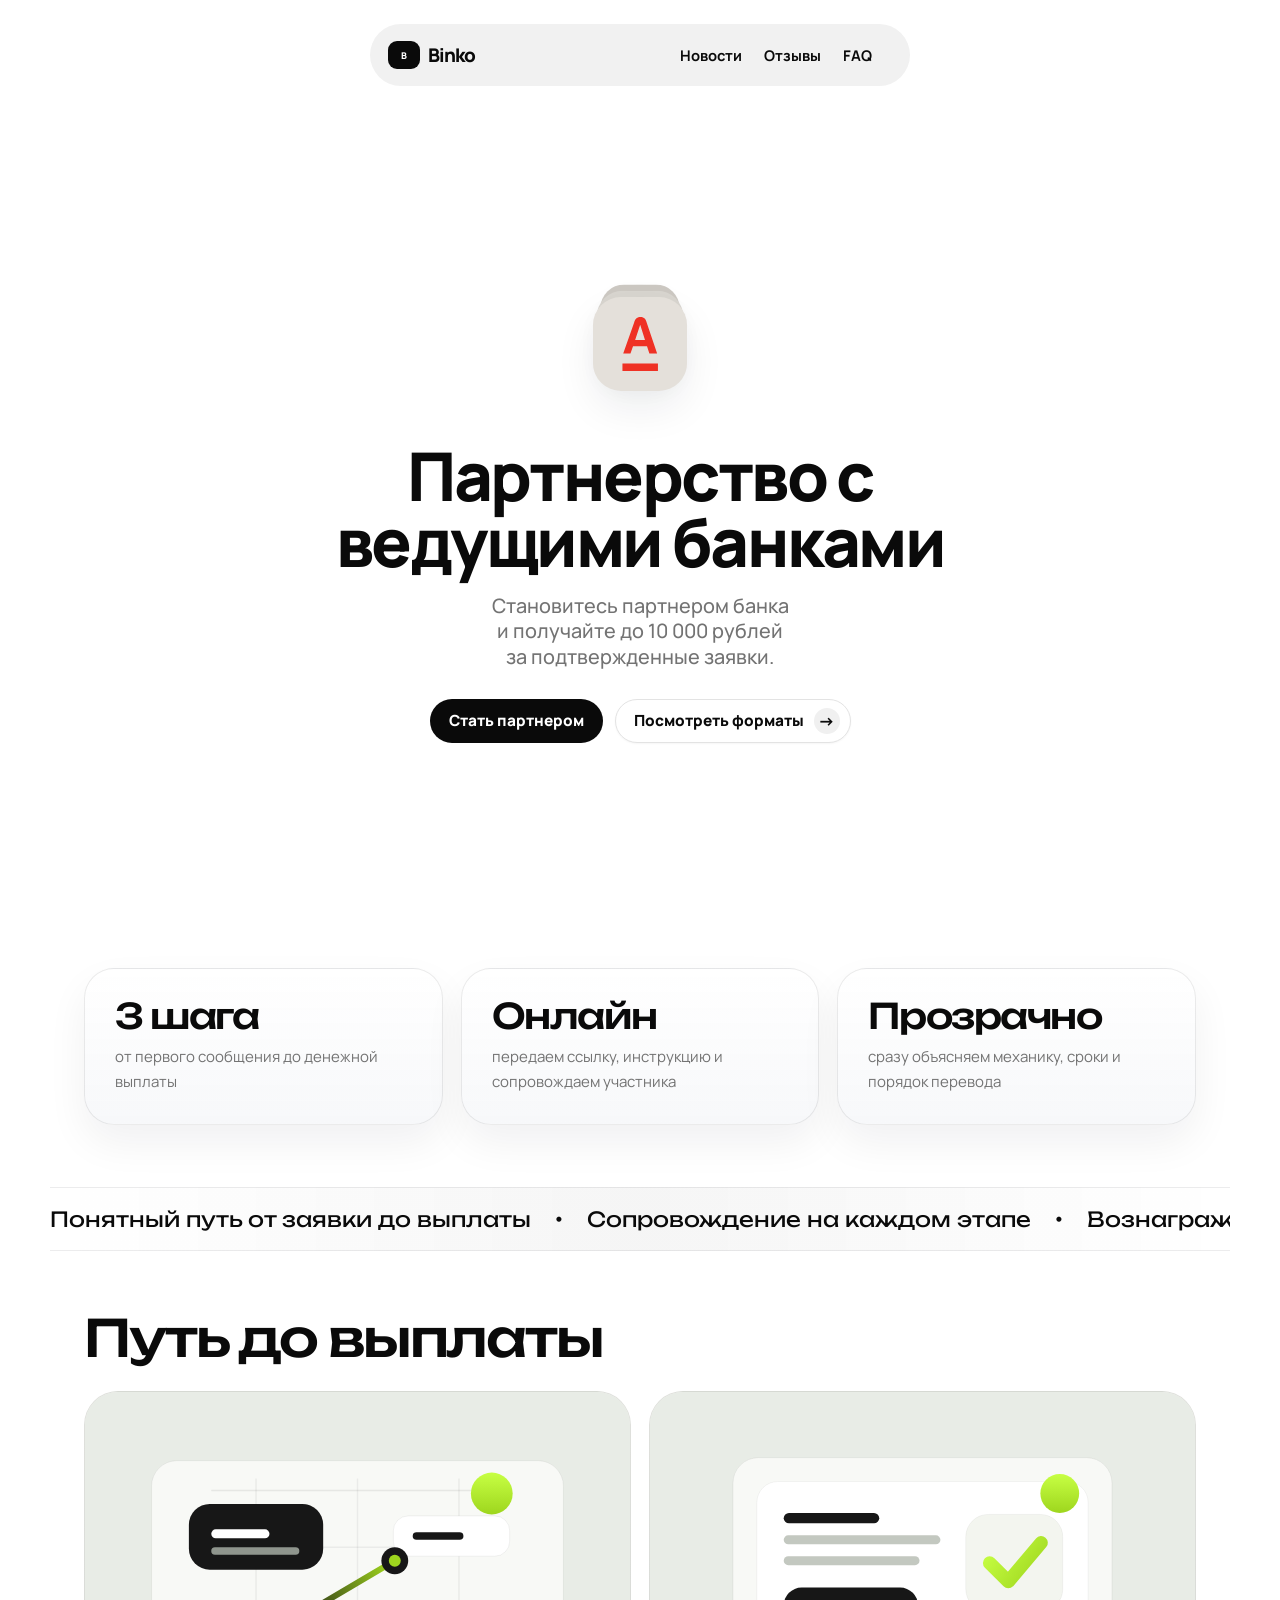
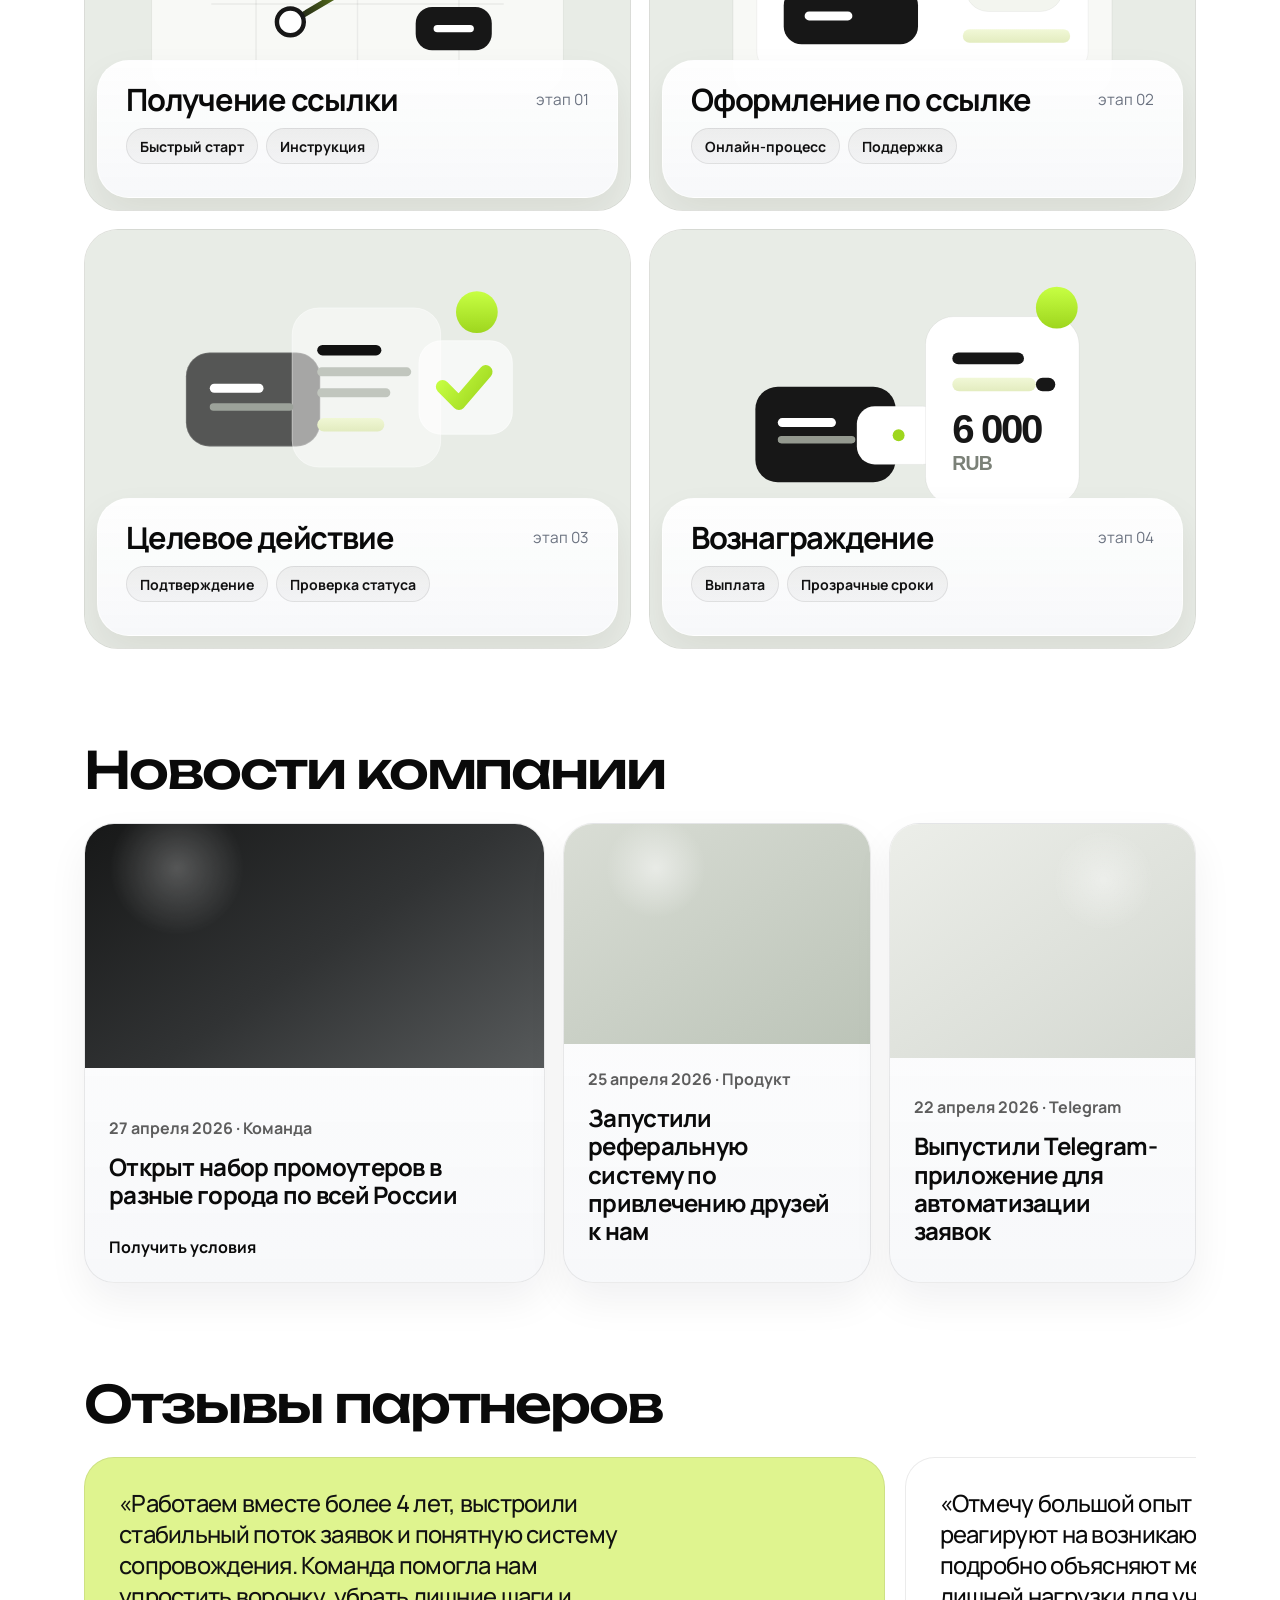
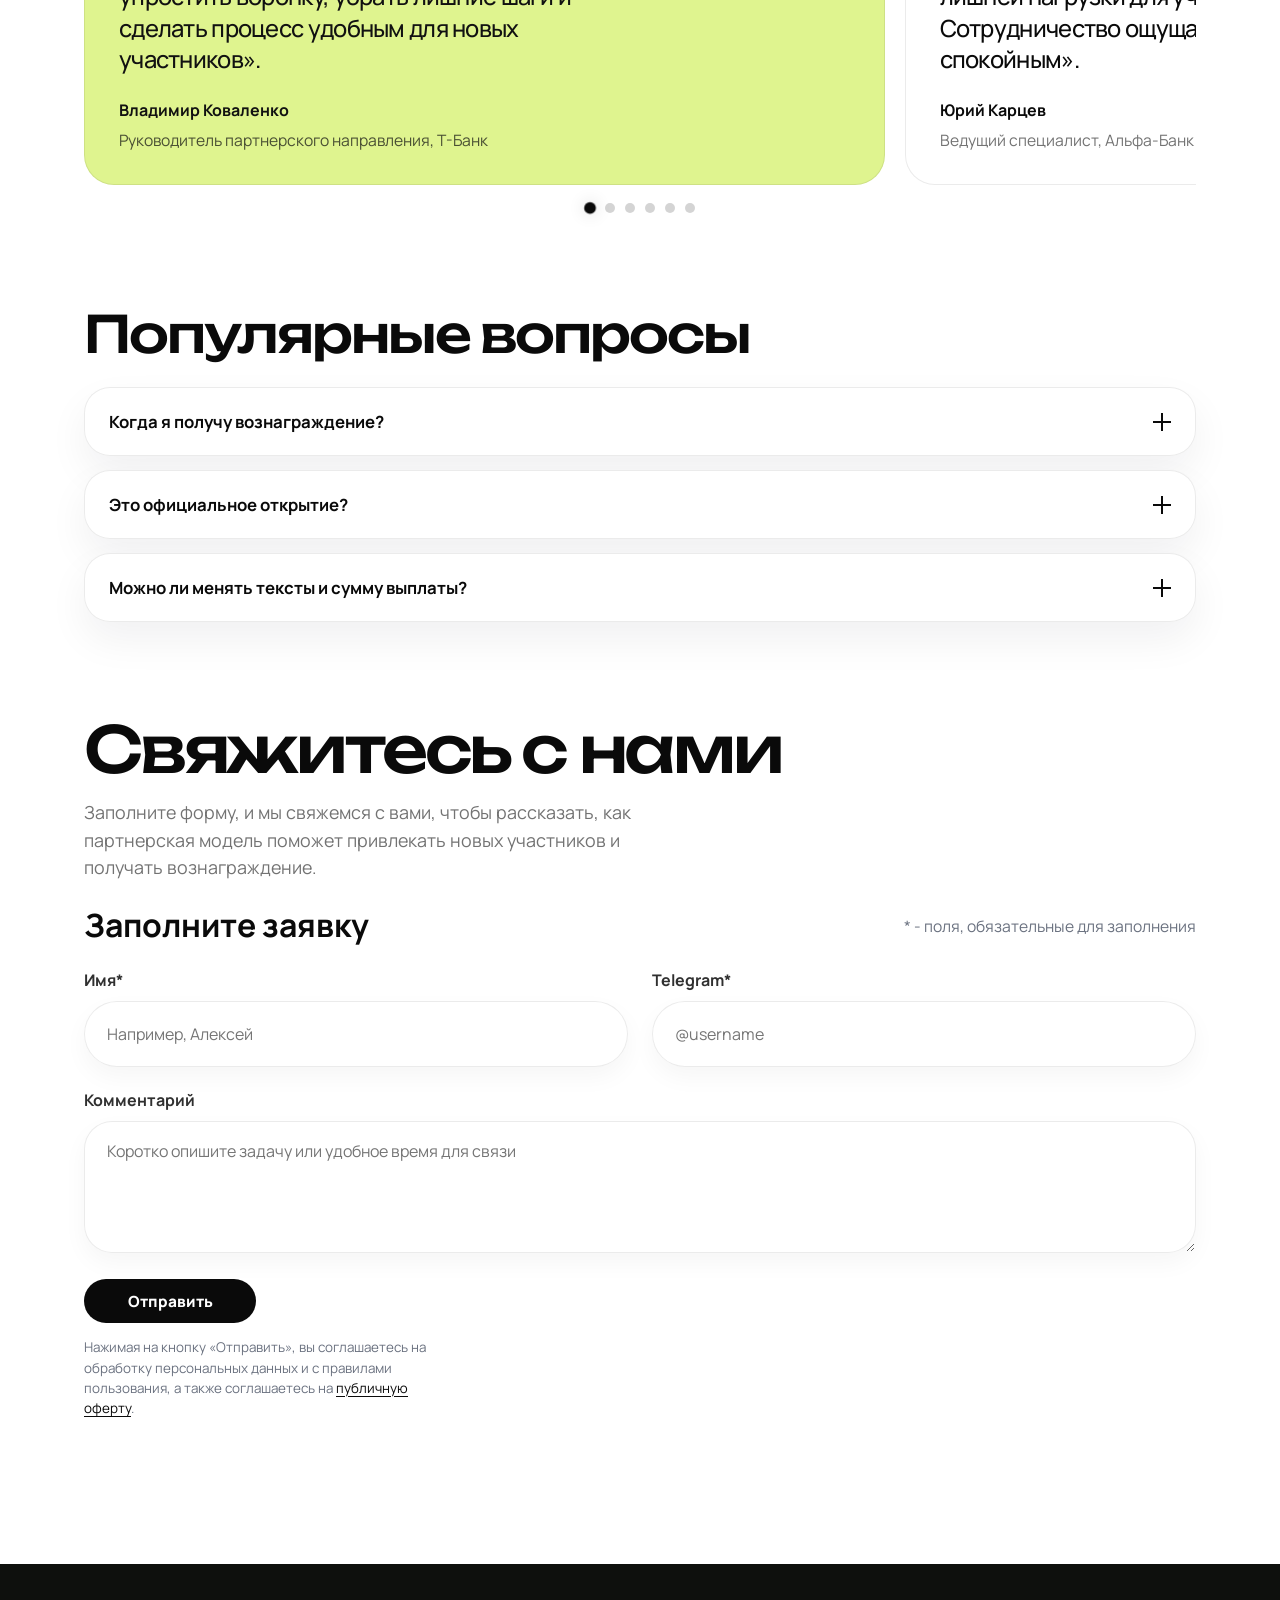
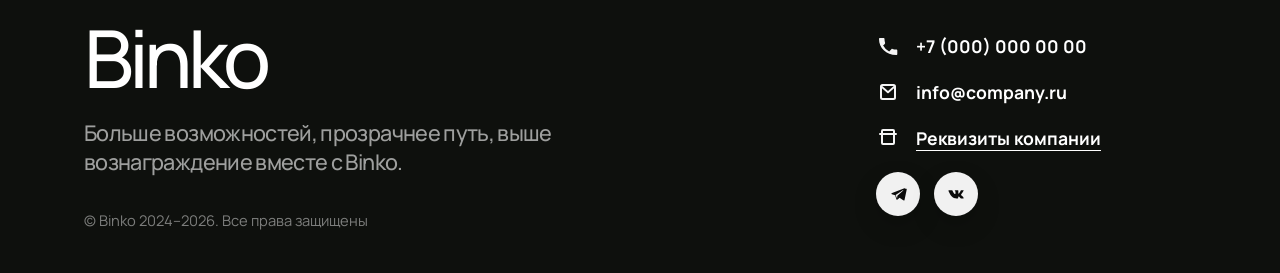
==== commit 429e726f: "Add files via upload" ====
--- a/index.html
+++ b/index.html
@@ -45,10 +45,9 @@
       <section class="hero" id="hero">
         <div class="hero-copy">
           <div class="hero-mobbin-icon" aria-hidden="true">
-            <img src="hero-rotator-1.svg" alt="" class="hero-rotator-image is-active">
-            <img src="hero-rotator-2.svg" alt="" class="hero-rotator-image">
-            <img src="hero-rotator-3.svg" alt="" class="hero-rotator-image">
-            <img src="hero-rotator-4.svg" alt="" class="hero-rotator-image">
+            <img src="hero-bank-alfa.svg" alt="" class="hero-rotator-image stack-front">
+            <img src="hero-bank-tbank.svg" alt="" class="hero-rotator-image stack-mid">
+            <img src="hero-bank-vtb.svg" alt="" class="hero-rotator-image stack-back">
           </div>
 
           <h1>
@@ -111,6 +110,7 @@
                 <p class="service-price">этап 01</p>
               </div>
               <div class="service-tags">
+                <span>Быстрый старт</span>
                 <span>Инструкция</span>
               </div>
               <div class="service-details">
@@ -181,8 +181,8 @@
           <article class="case-card case-card-featured">
             <div class="case-media case-media-dark"></div>
             <div class="case-body">
-              <p>Новые участники</p>
-              <h3>Запуск потока заявок на открытие ИП на НПД через лендинг и рекламный трафик</h3>
+              <p>27 апреля 2026 · Команда</p>
+              <h3>Открыт набор промоутеров в разные города по всей России</h3>
               <a href="#contact">Получить условия</a>
             </div>
           </article>
@@ -190,16 +190,16 @@
           <article class="case-card">
             <div class="case-media"></div>
             <div class="case-body">
-              <p>Telegram и мессенджеры</p>
-              <h3>Подключение формы захвата и быстрой выдачи реферальной ссылки</h3>
+              <p>25 апреля 2026 · Продукт</p>
+              <h3>Запустили реферальную систему по привлечению друзей к нам</h3>
             </div>
           </article>
 
           <article class="case-card">
             <div class="case-media case-media-warm"></div>
             <div class="case-body">
-              <p>Реклама и прямые заявки</p>
-              <h3>Лендинг с акцентом на доверие, премиальный стиль и понятную механику</h3>
+              <p>22 апреля 2026 · Telegram</p>
+              <h3>Выпустили Telegram-приложение для автоматизации заявок</h3>
             </div>
           </article>
         </div>
@@ -283,7 +283,7 @@
         </div>
 
         <div class="faq-list">
-          <article class="faq-item active">
+          <article class="faq-item">
             <button type="button">
               <span>Когда я получу вознаграждение?</span>
               <span class="faq-icon"></span>
--- a/styles.css
+++ b/styles.css
@@ -913,82 +913,74 @@
 
 .hero-mobbin-icon {
   position: relative;
-  width: 124px;
-  height: 124px;
-  margin-bottom: 8px;
-  border-radius: 32px;
+  width: 150px;
+  height: 136px;
+  margin-bottom: 12px;
+  border-radius: 34px;
   background: transparent;
   perspective: 600px;
 }
 
 .hero-rotator-image {
   position: absolute;
-  inset: 0;
-  width: 100%;
-  height: 100%;
+  top: 10px;
+  left: 50%;
+  width: 94px;
+  height: 94px;
+  padding: 20px;
+  border-radius: 28px;
+  background: #dfdcd6;
+  box-shadow: 0 18px 40px rgba(15, 23, 42, 0.06);
   object-fit: contain;
-  opacity: 0;
-  transform: translateY(18px) scale(0.78);
-  transform-origin: center bottom;
-  filter: blur(0.4px);
-  animation: heroImageStack 12s cubic-bezier(0.22, 1, 0.36, 1) infinite;
-}
-
-.hero-rotator-image:nth-child(2) {
-  animation-delay: 3s;
-}
-
-.hero-rotator-image:nth-child(3) {
-  animation-delay: 6s;
-}
-
-.hero-rotator-image:nth-child(4) {
-  animation-delay: 9s;
-}
-
-@keyframes heroImageStack {
-  0% {
-    opacity: 0;
-    z-index: 1;
-    transform: translateY(20px) scale(0.74);
-    filter: blur(0.8px);
-  }
-
-  8% {
-    opacity: 0.55;
-    z-index: 1;
-    transform: translateY(13px) scale(0.84);
-    filter: blur(0.45px);
-  }
-
-  18% {
-    opacity: 1;
-    z-index: 3;
-    transform: translateY(0) scale(1);
-    filter: blur(0);
-  }
-
-  38% {
-    opacity: 1;
-    z-index: 3;
-    transform: translateY(0) scale(1);
-    filter: blur(0);
-  }
-
-  48% {
-    opacity: 0.5;
-    z-index: 2;
-    transform: translateY(-13px) scale(0.84);
-    filter: blur(0.45px);
-  }
-
-  58%,
-  100% {
-    opacity: 0;
-    z-index: 1;
-    transform: translateY(-20px) scale(0.76);
-    filter: blur(0.8px);
-  }
+  opacity: 0.62;
+  transform: translateX(-50%) translateY(-18px) scale(0.84);
+  transform-origin: center center;
+  filter: blur(0);
+  transition:
+    transform 0.72s cubic-bezier(0.22, 1, 0.36, 1),
+    opacity 0.72s cubic-bezier(0.22, 1, 0.36, 1),
+    box-shadow 0.72s cubic-bezier(0.22, 1, 0.36, 1),
+    background 0.72s cubic-bezier(0.22, 1, 0.36, 1);
+}
+
+.hero-rotator-image.stack-front {
+  opacity: 1;
+  z-index: 3;
+  transform: translateX(-50%) translateY(0) scale(1);
+  background: #e4e0da;
+  box-shadow: 0 18px 40px rgba(15, 23, 42, 0.07);
+}
+
+.hero-rotator-image.stack-mid {
+  opacity: 1;
+  z-index: 2;
+  transform: translateX(-50%) translateY(-10px) scale(0.92);
+  background: #d8d5cf;
+  box-shadow: 0 14px 30px rgba(15, 23, 42, 0.05);
+}
+
+.hero-rotator-image.stack-back {
+  opacity: 1;
+  z-index: 1;
+  transform: translateX(-50%) translateY(-20px) scale(0.84);
+  background: #cdc9c3;
+  box-shadow: 0 10px 22px rgba(15, 23, 42, 0.04);
+}
+
+.hero-rotator-image.stack-exiting {
+  opacity: 1;
+  z-index: 4;
+  transform: translateX(-50%) translateY(28px) scale(0.9);
+  background: #e4e0da;
+  box-shadow: 0 8px 18px rgba(15, 23, 42, 0.03);
+  transition:
+    transform 0.18s cubic-bezier(0.4, 0, 1, 1),
+    box-shadow 0.18s cubic-bezier(0.4, 0, 1, 1),
+    background 0.18s cubic-bezier(0.4, 0, 1, 1) !important;
+}
+
+.hero-rotator-image.stack-no-transition {
+  transition: none !important;
 }
 
 .hero-copy h1 {
@@ -2200,7 +2192,7 @@
   }
 
   .hero-mobbin-icon {
-    width: 132px;
+    width: 150px;
     height: 132px;
     margin-bottom: 6px;
   }
@@ -3128,6 +3120,13 @@
     margin-left: auto;
   }
 
+  .hero-rotator-image {
+    width: 88px;
+    height: 88px;
+    padding: 18px;
+    border-radius: 26px;
+  }
+
   .hero-copy h1 {
     width: 100%;
     max-width: none;
